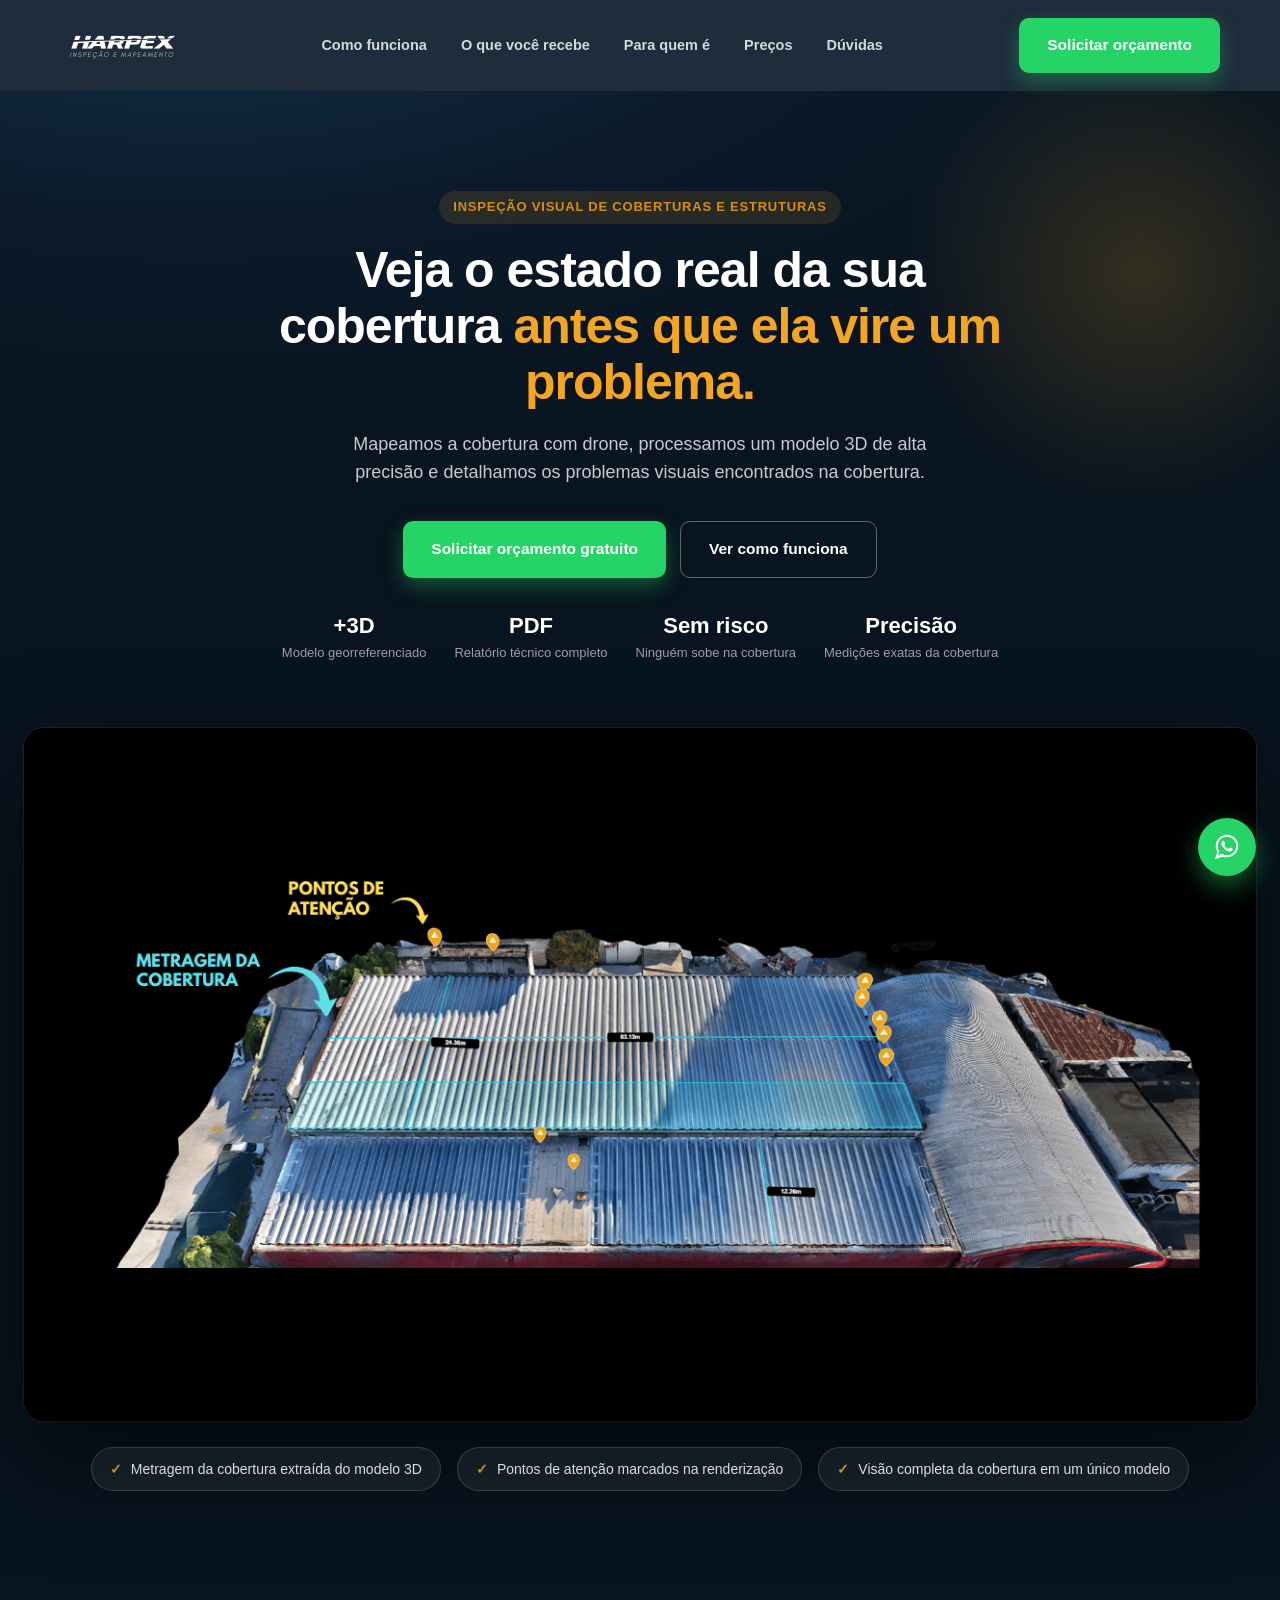
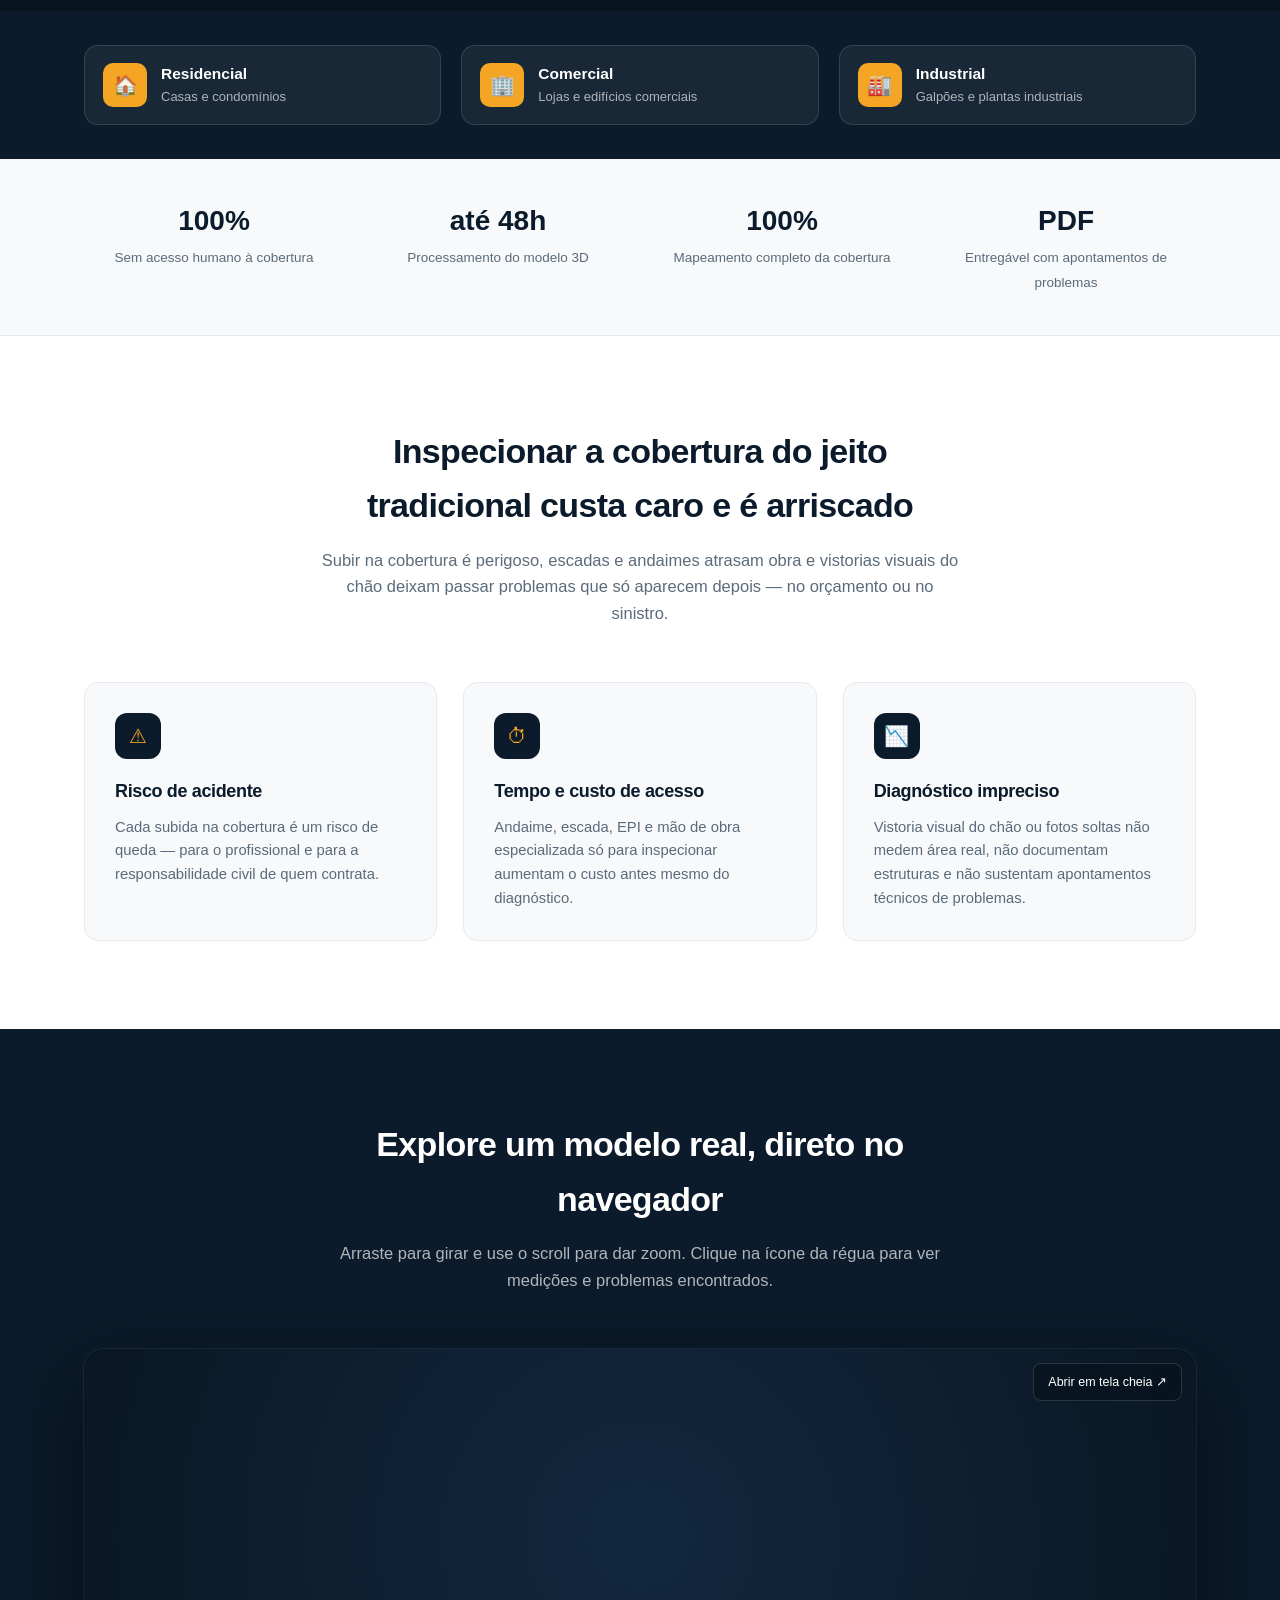
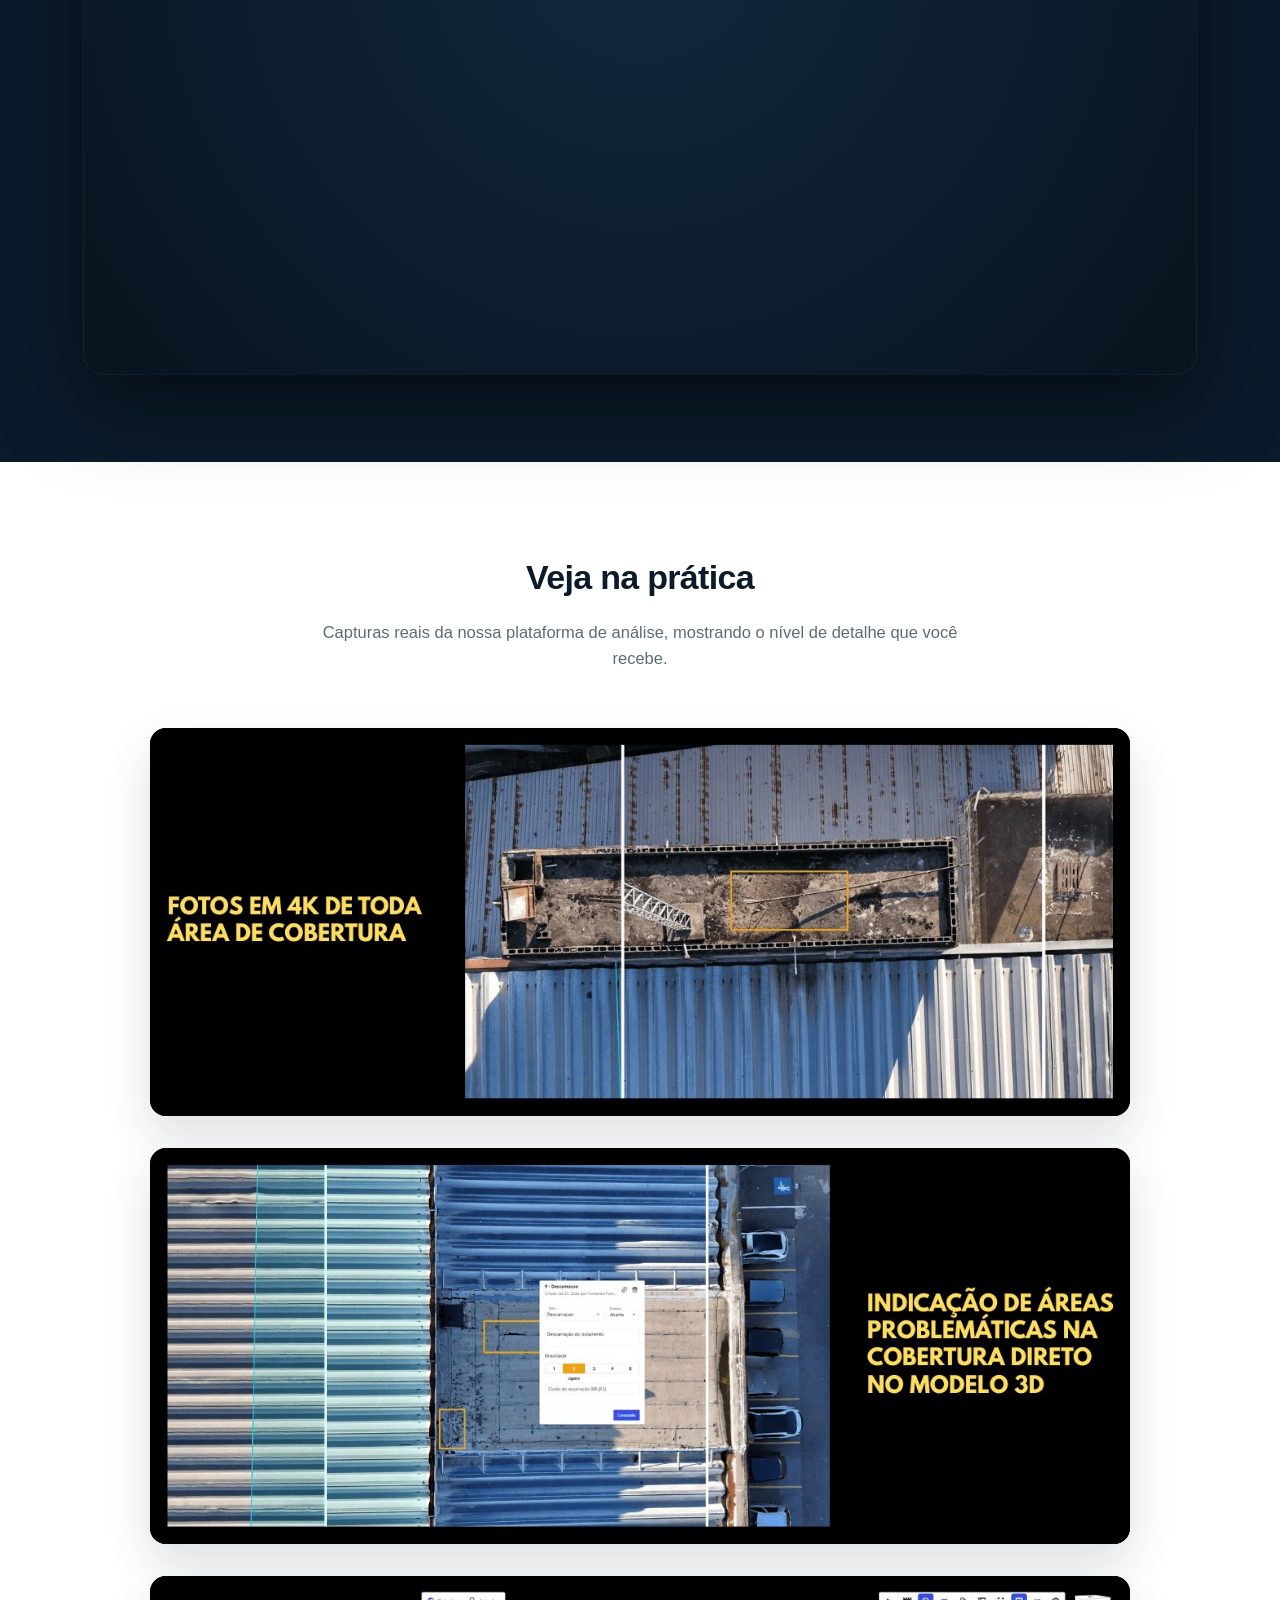
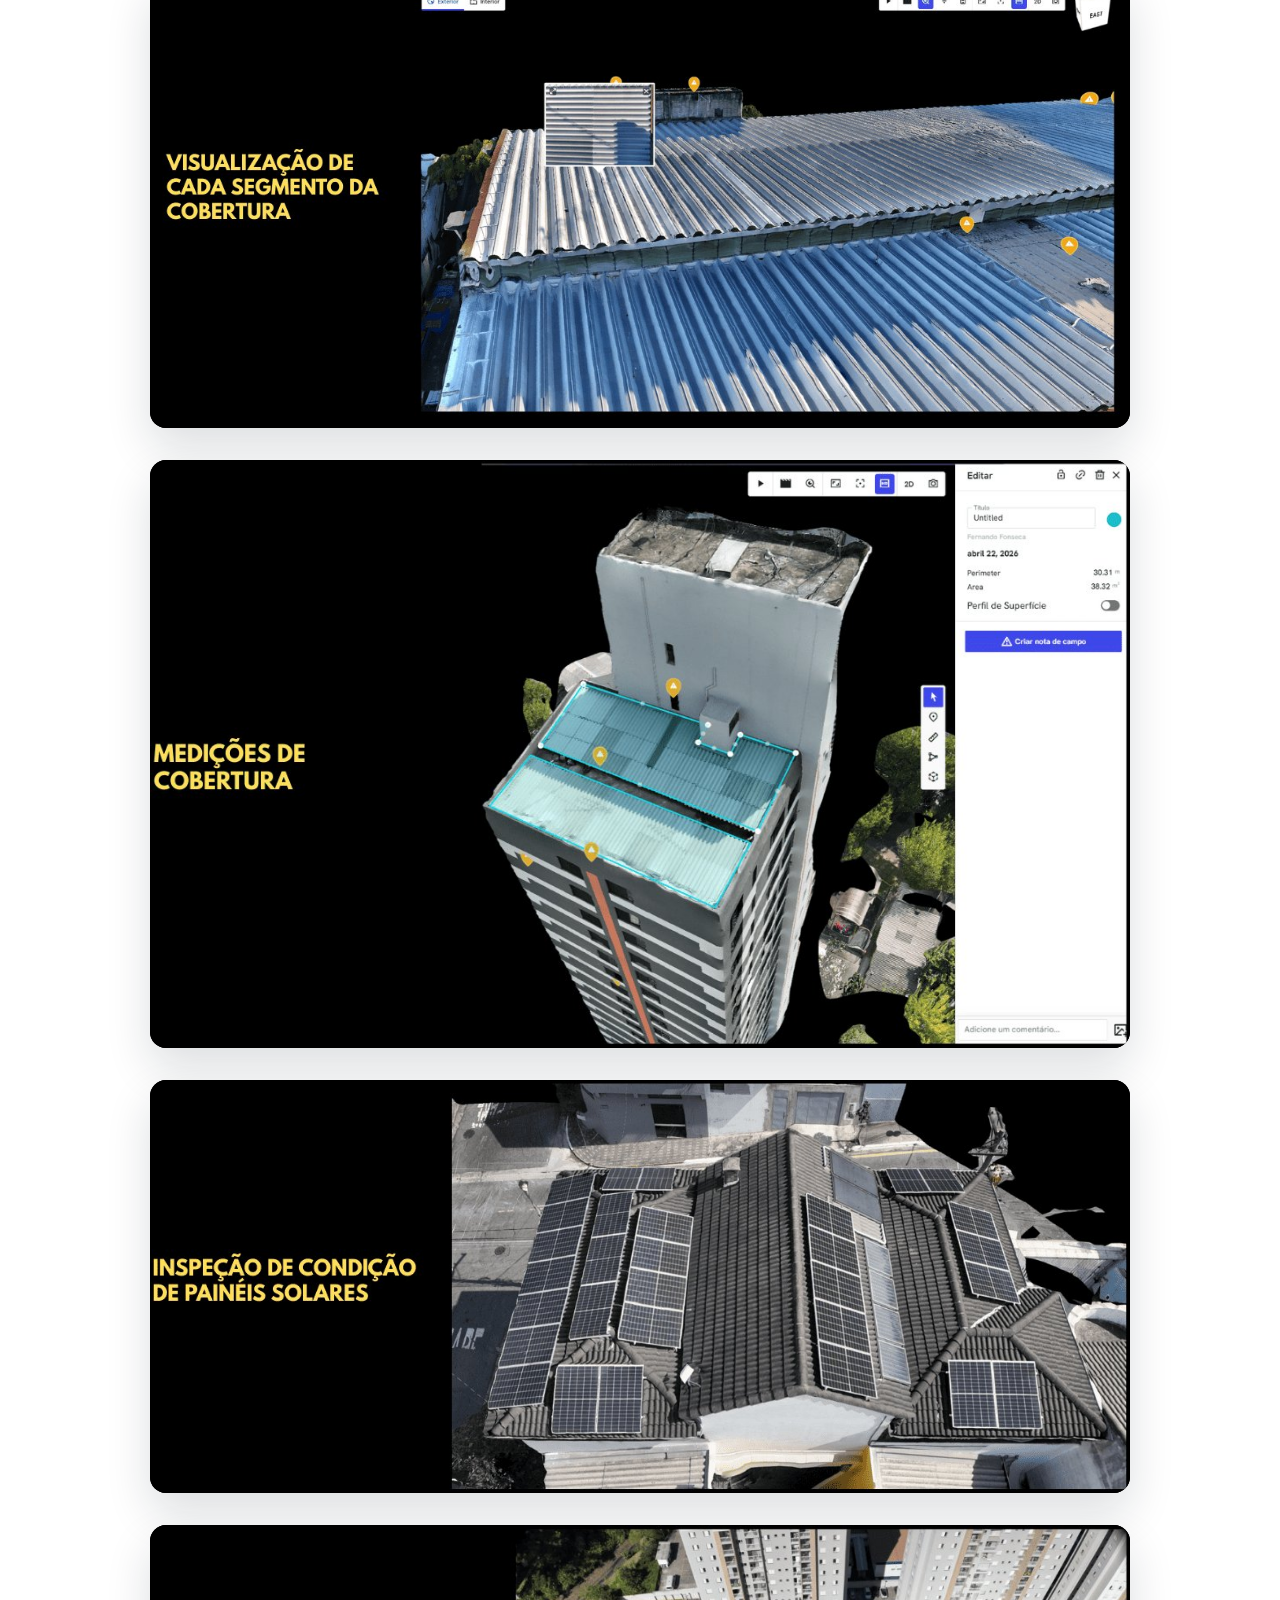
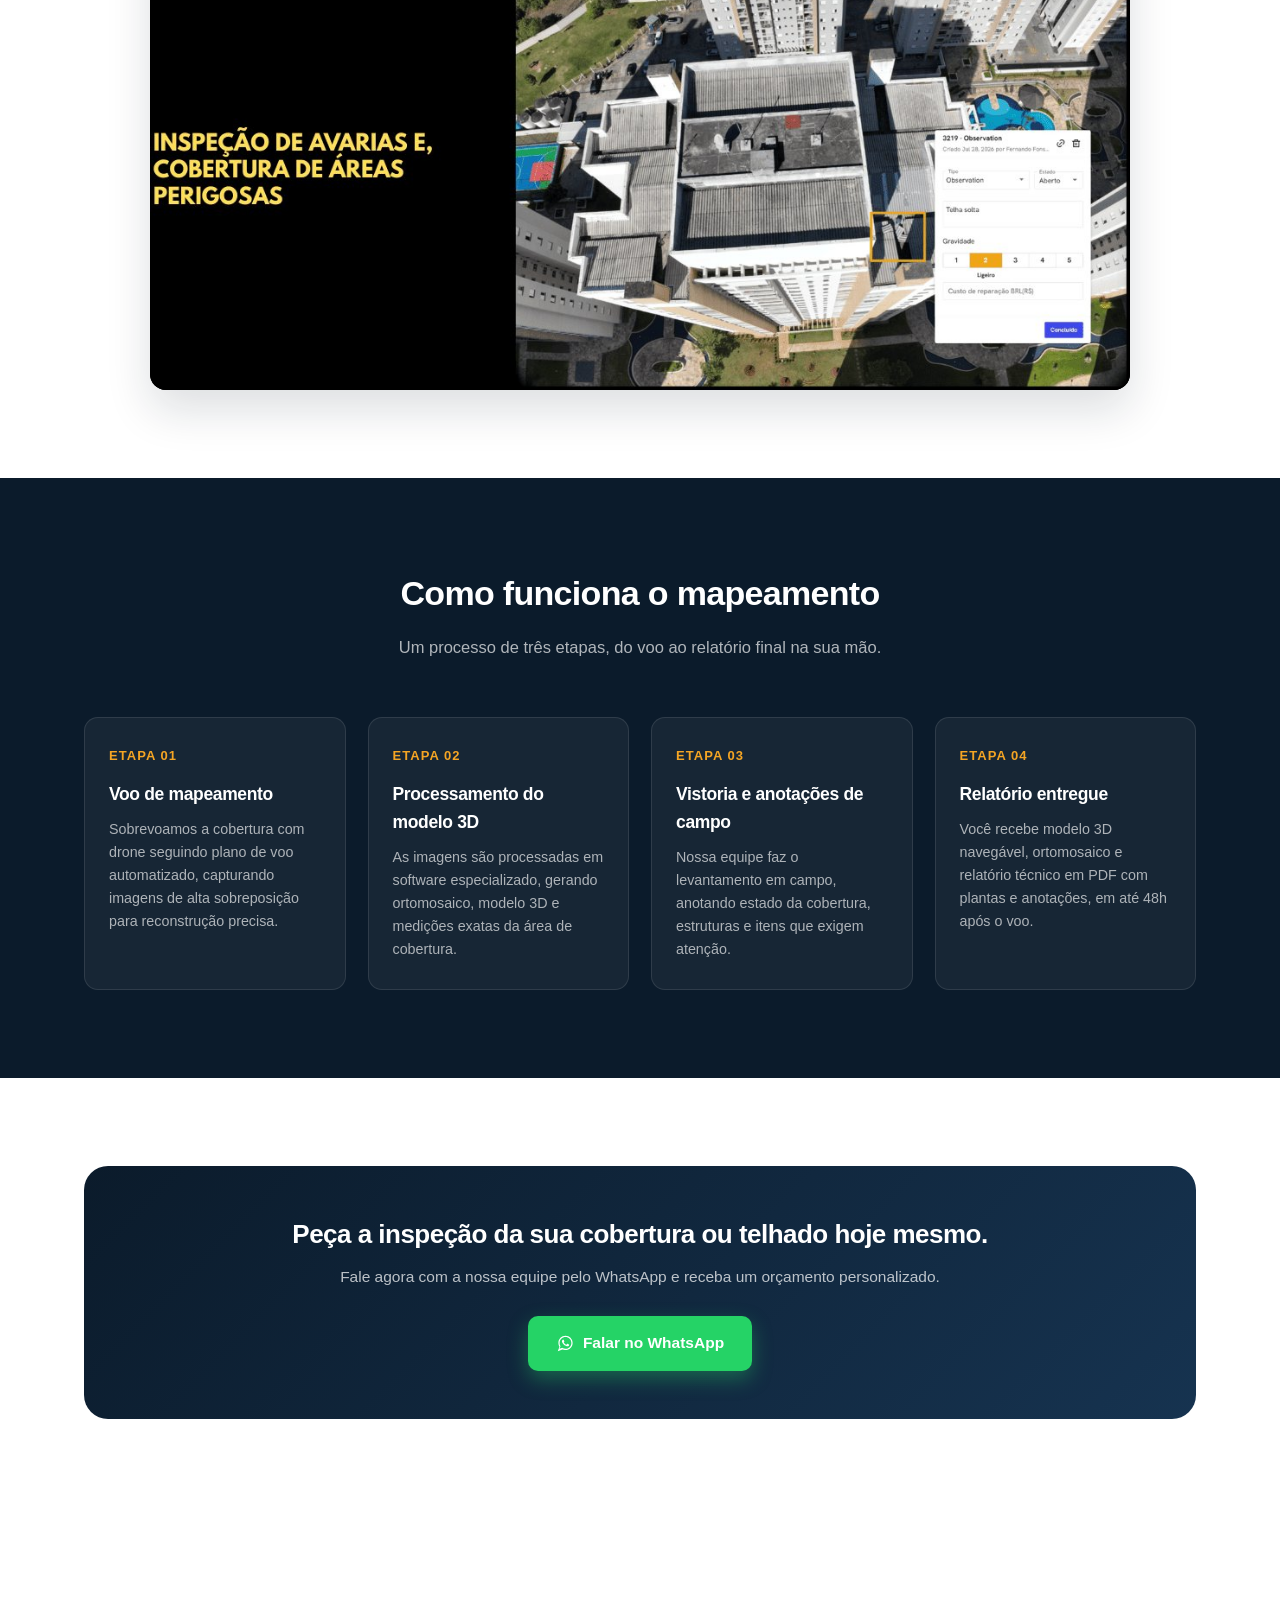
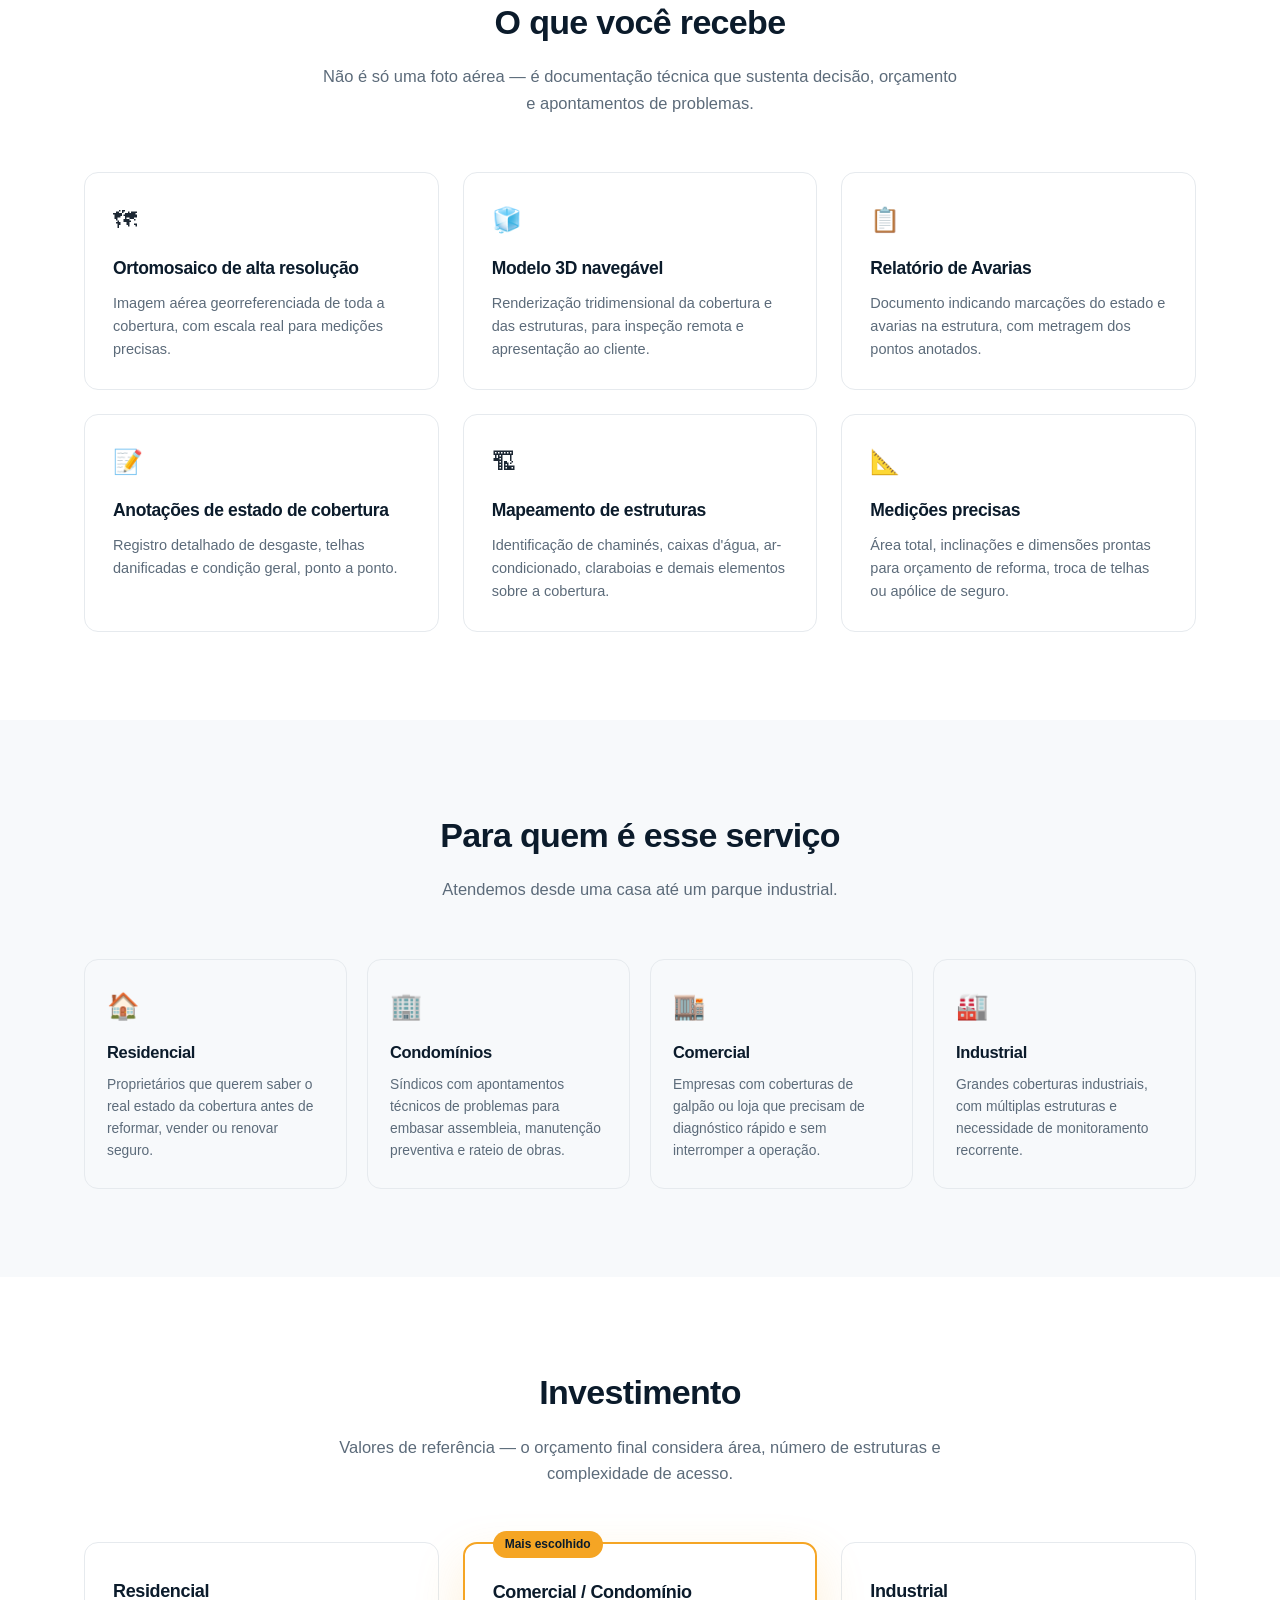
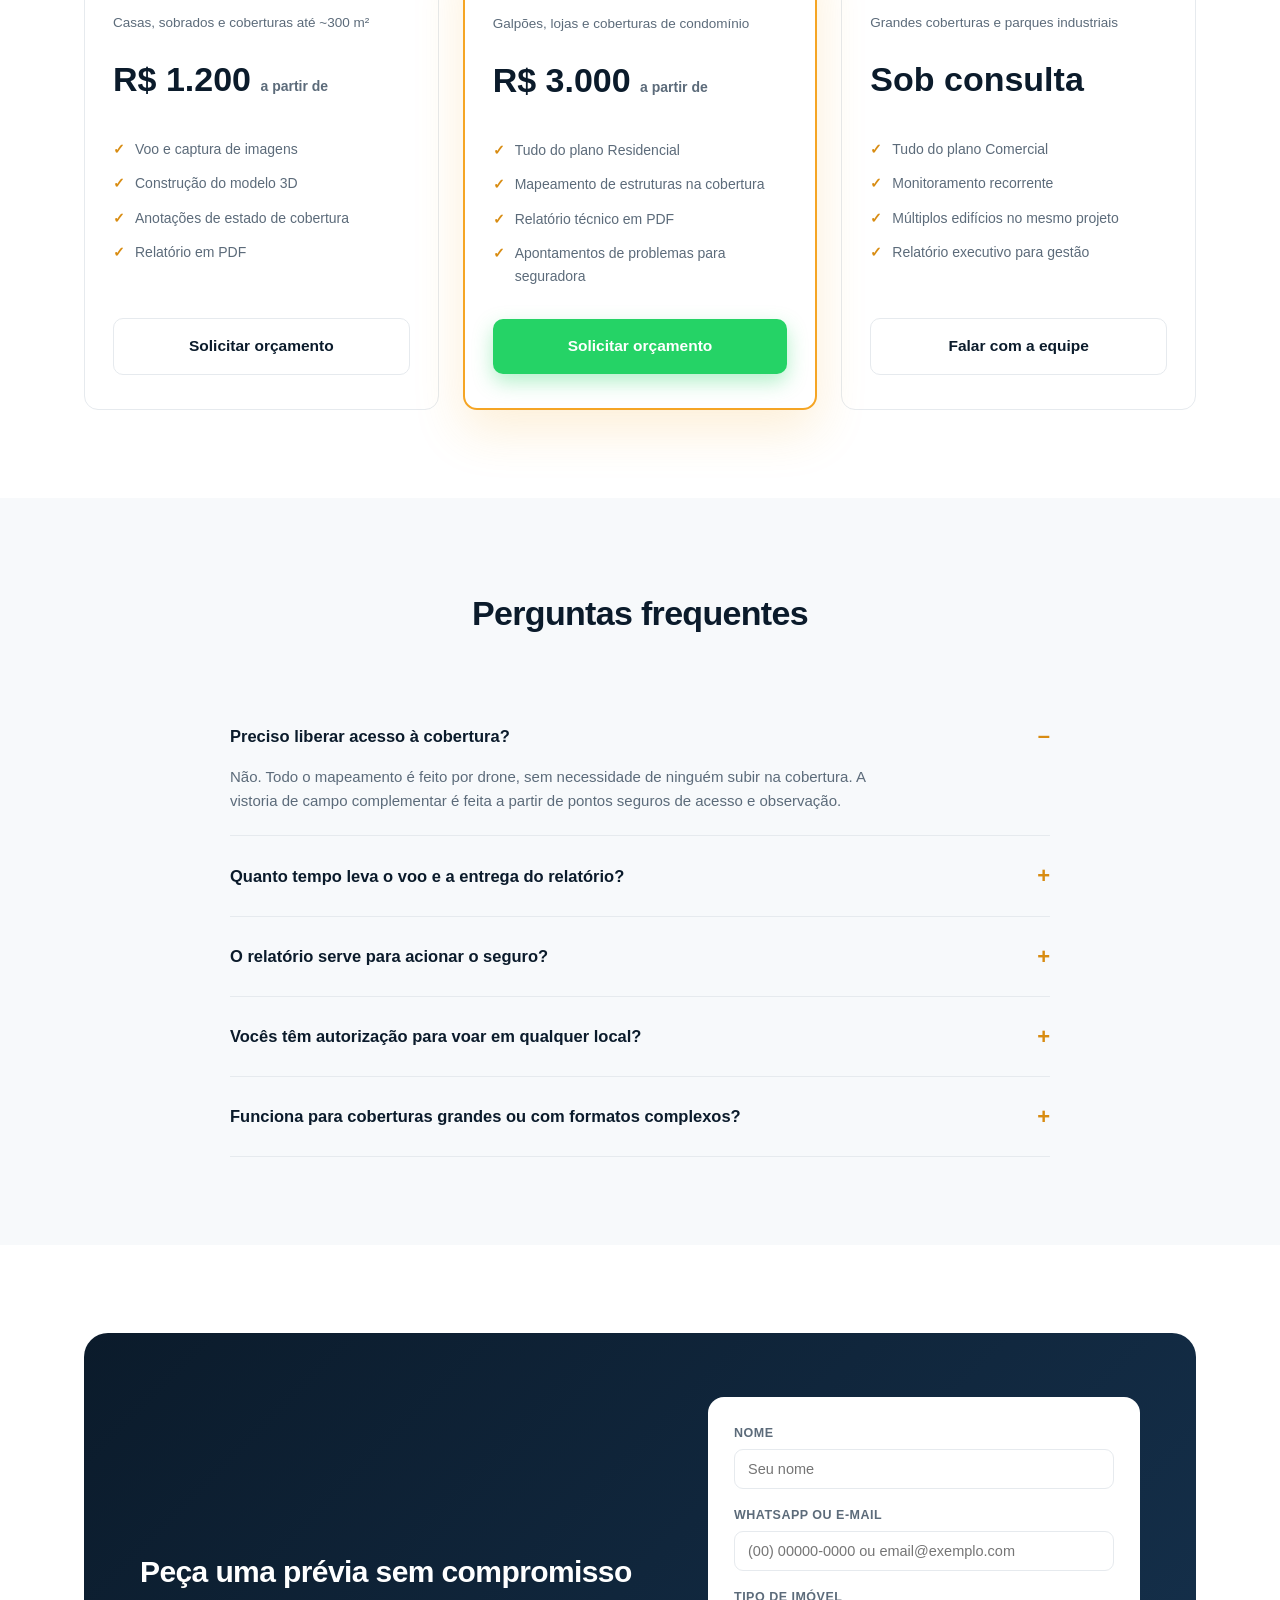
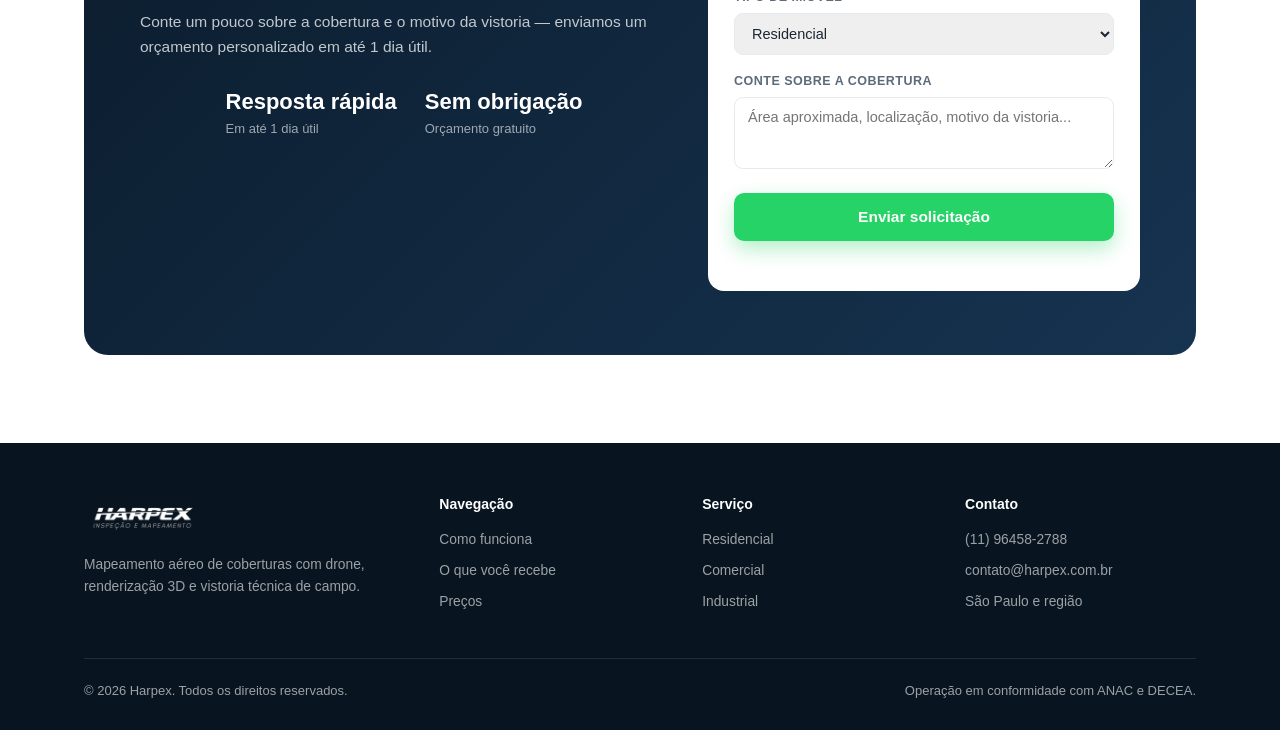
==== public/cobertura/index.html @ 2a3a4ea9 "mudança no index" ====
<!DOCTYPE html>
<html lang="pt-BR">
<head>
<meta charset="UTF-8">
<meta name="viewport" content="width=device-width, initial-scale=1.0">
<title>Harpex | Mapeamento de Cobertura com Drone e Renderização 3D</title>
<style>
  :root{
    --navy: #0b1b2b;
    --navy-2: #12283f;
    --amber: #f5a524;
    --amber-dark: #d88c12;
    --ink: #1c2733;
    --muted: #5c6b7a;
    --line: #e6eaee;
    --bg-soft: #f7f9fb;
    --white: #ffffff;
    --radius: 14px;
    --shadow: 0 10px 30px rgba(11,27,43,0.08);
  }
  *{box-sizing:border-box; margin:0; padding:0;}
  html{scroll-behavior:smooth;}
  body{
    font-family:-apple-system, BlinkMacSystemFont, "Segoe UI", Roboto, Helvetica, Arial, sans-serif;
    color:var(--ink);
    background:var(--white);
    line-height:1.6;
  }
  a{text-decoration:none; color:inherit;}
  img,svg{display:block; max-width:100%;}
  .container{width:100%; max-width:1160px; margin:0 auto; padding:0 24px;}
  section{padding:88px 0;}
  h1,h2,h3{font-weight:800; letter-spacing:-0.02em; color:var(--navy);}
  .eyebrow{
    display:inline-flex; align-items:center; gap:8px;
    font-size:13px; font-weight:700; letter-spacing:0.06em; text-transform:uppercase;
    color:var(--amber-dark); background:rgba(245,165,36,0.12);
    padding:6px 14px; border-radius:999px; margin-bottom:18px;
  }
  .btn{
    display:inline-flex; align-items:center; justify-content:center; gap:8px;
    padding:15px 28px; border-radius:10px; font-weight:700; font-size:15.5px;
    cursor:pointer; border:none; transition:transform .15s ease, box-shadow .15s ease, background .15s ease;
    white-space:nowrap;
  }
  .btn-primary{ background:#25D366; color:#fff; box-shadow:0 8px 20px rgba(37,211,102,0.35); }
  .btn-primary:hover{ background:#1fb958; transform:translateY(-1px); }
  .btn-ghost{ background:transparent; color:var(--white); border:1.5px solid rgba(255,255,255,0.35); }
  .btn-ghost:hover{ border-color:rgba(255,255,255,0.7); }
  .btn-outline{ background:transparent; color:var(--navy); border:1.5px solid var(--line); }
  .btn-outline:hover{ border-color:var(--navy); }

  /* Header */
  header{
    position:sticky; top:0; z-index:50;
    background:rgba(11,27,43,0.92); backdrop-filter:blur(8px);
  }
  .nav{ display:flex; align-items:center; justify-content:space-between; padding:18px 0; }
  .logo{ display:flex; align-items:center; gap:10px; color:var(--white); font-weight:800; font-size:20px; letter-spacing:-0.02em; }
  .logo img{ height:50px; width:auto; display:block; }
  .nav-links{ display:flex; align-items:center; gap:34px; }
  .nav-links a{ color:rgba(255,255,255,0.82); font-size:14.5px; font-weight:600; }
  .nav-links a:hover{ color:var(--white); }
  .nav-cta{ display:flex; align-items:center; gap:14px; }
  .nav-toggle{ display:none; background:none; border:none; color:var(--white); font-size:26px; cursor:pointer; }

  /* Hero */
  .hero{
    background:radial-gradient(1100px 500px at 15% -10%, #163350 0%, var(--navy) 55%, #08141f 100%);
    color:var(--white);
    padding:100px 0 120px;
    position:relative;
    overflow:hidden;
  }
  .hero::after{
    content:"";
    position:absolute; right:-120px; top:-80px;
    width:520px; height:520px; border-radius:50%;
    background:radial-gradient(circle, rgba(245,165,36,0.18), transparent 65%);
  }
  .hero-text{ max-width:760px; margin:0 auto; text-align:center; position:relative; z-index:1; }
  .hero h1{ color:var(--white); font-size:50px; line-height:1.12; margin-bottom:20px; }
  .hero h1 span{ color:var(--amber); }
  .hero p.lead{ font-size:18px; color:rgba(255,255,255,0.78); max-width:600px; margin:0 auto 34px; }
  .hero-actions{ display:flex; gap:14px; flex-wrap:wrap; margin-bottom:30px; justify-content:center; }
  .hero-trust{ display:flex; gap:28px; flex-wrap:wrap; margin-top:14px; justify-content:center; }
  .hero-trust div{ font-size:13px; color:rgba(255,255,255,0.6); }
  .hero-trust strong{ display:block; font-size:22px; color:var(--white); font-weight:800; }

  .container-wide{ width:100%; max-width:1320px; margin:0 auto; padding:0 24px; position:relative; z-index:1; }
  .hero-visual-wrap{ margin-top:64px; }
  .roof-visual{
    width:100%; aspect-ratio:16/9; border-radius:20px; overflow:hidden;
    background:#000;
    box-shadow:0 40px 100px rgba(0,0,0,0.55), 0 0 0 1px rgba(255,255,255,0.08);
  }
  .roof-visual img{ width:100%; height:100%; object-fit:cover; object-position:center; display:block; }
  .hero-caption-row{ display:flex; justify-content:center; gap:16px; flex-wrap:wrap; margin-top:26px; }
  .hero-caption-row .cap{
    display:flex; align-items:center; gap:9px;
    background:rgba(255,255,255,0.06); border:1px solid rgba(255,255,255,0.14);
    padding:10px 18px; border-radius:999px; font-size:14px; color:rgba(255,255,255,0.85);
  }
  .check{ color:var(--amber-dark); font-weight:900; flex-shrink:0; }

  /* Logos / stats strip */
  .stats-strip{ background:var(--bg-soft); padding:40px 0; border-bottom:1px solid var(--line); }
  .stats-grid{ display:grid; grid-template-columns:repeat(4,1fr); gap:24px; text-align:center; }
  .stats-grid strong{ display:block; font-size:28px; color:var(--navy); font-weight:800; }
  .stats-grid span{ font-size:13.5px; color:var(--muted); }

  /* Section heading */
  .section-head{ max-width:640px; margin:0 auto 56px; text-align:center; }
  .section-head h2{ font-size:34px; margin-bottom:14px; }
  .section-head p{ color:var(--muted); font-size:16.5px; }

  /* Problem section */
  .problem-grid{ display:grid; grid-template-columns:repeat(3,1fr); gap:26px; }
  .problem-card{ background:var(--bg-soft); border-radius:var(--radius); padding:30px; border:1px solid var(--line); }
  .problem-card .ico{ width:46px; height:46px; border-radius:12px; background:var(--navy); color:var(--amber); display:flex; align-items:center; justify-content:center; font-size:20px; margin-bottom:18px; }
  .problem-card h3{ font-size:18px; margin-bottom:10px; }
  .problem-card p{ color:var(--muted); font-size:14.8px; }

  /* How it works */
  .how{ background:var(--navy); color:var(--white); }
  .how .section-head h2{ color:var(--white); }
  .how .section-head p{ color:rgba(255,255,255,0.68); }
  .steps{ display:grid; grid-template-columns:repeat(4,1fr); gap:22px; counter-reset:step; }
  .step{ background:rgba(255,255,255,0.05); border:1px solid rgba(255,255,255,0.1); border-radius:var(--radius); padding:28px 24px; position:relative; }
  .step-num{ font-size:13px; font-weight:800; color:var(--amber); letter-spacing:0.08em; margin-bottom:14px; }
  .step h3{ color:var(--white); font-size:17.5px; margin-bottom:10px; }
  .step p{ color:rgba(255,255,255,0.65); font-size:14.3px; }

  /* Deliverables */
  .deliv-grid{ display:grid; grid-template-columns:repeat(3,1fr); gap:24px; }
  .deliv-card{ border:1px solid var(--line); border-radius:var(--radius); padding:28px; transition:box-shadow .15s ease, transform .15s ease; }
  .deliv-card:hover{ box-shadow:var(--shadow); transform:translateY(-3px); }
  .deliv-card h3{ font-size:17.5px; margin-bottom:10px; }
  .deliv-card p{ color:var(--muted); font-size:14.5px; }
  .deliv-card .ico{ font-size:24px; margin-bottom:14px; }

  /* Audiences */
  .audience-grid{ display:grid; grid-template-columns:repeat(4,1fr); gap:20px; }
  .audience-card{ background:var(--bg-soft); border-radius:var(--radius); padding:26px 22px; border:1px solid var(--line); text-align:left; }
  .audience-card .ico{ font-size:26px; margin-bottom:12px; }
  .audience-card h3{ font-size:16.5px; margin-bottom:8px; }
  .audience-card p{ color:var(--muted); font-size:13.8px; }

  /* Pricing */
  .pricing-grid{ display:grid; grid-template-columns:repeat(3,1fr); gap:24px; align-items:stretch; }
  .price-card{ border:1px solid var(--line); border-radius:var(--radius); padding:34px 28px; display:flex; flex-direction:column; }
  .price-card.featured{ border:2px solid var(--amber); box-shadow:0 20px 50px rgba(245,165,36,0.18); position:relative; }
  .price-card.featured::before{
    content:"Mais escolhido"; position:absolute; top:-13px; left:28px;
    background:var(--amber); color:var(--navy); font-size:12px; font-weight:800;
    padding:4px 12px; border-radius:999px;
  }
  .price-card h3{ font-size:18px; margin-bottom:6px; }
  .price-card .price-sub{ color:var(--muted); font-size:13.5px; margin-bottom:18px; }
  .price-card .price{ font-size:34px; font-weight:800; color:var(--navy); margin-bottom:4px; }
  .price-card .price small{ font-size:14px; font-weight:600; color:var(--muted); }
  .price-card ul{ list-style:none; margin:22px 0 26px; flex-grow:1; }
  .price-card li{ display:flex; gap:10px; align-items:flex-start; font-size:14px; color:var(--muted); padding:6px 0; }

  /* FAQ */
  .faq-list{ max-width:820px; margin:0 auto; }
  .faq-item{ border-bottom:1px solid var(--line); padding:22px 0; }
  .faq-item summary{ cursor:pointer; font-weight:700; font-size:16.5px; color:var(--navy); list-style:none; display:flex; justify-content:space-between; align-items:center; gap:16px; }
  .faq-item summary::-webkit-details-marker{ display:none; }
  .faq-item summary::after{ content:"+"; font-size:22px; color:var(--amber-dark); flex-shrink:0; }
  .faq-item[open] summary::after{ content:"–"; }
  .faq-item p{ color:var(--muted); margin-top:12px; font-size:15px; max-width:680px; }

  /* CTA / Contact */
  .cta{
    background:linear-gradient(135deg, var(--navy), #163350);
    color:var(--white); border-radius:24px; padding:64px 56px;
    display:grid; grid-template-columns:1.1fr 0.9fr; gap:40px; align-items:center;
  }
  .cta h2{ color:var(--white); font-size:30px; margin-bottom:14px; }
  .cta p{ color:rgba(255,255,255,0.75); font-size:15.5px; margin-bottom:24px; }
  .cta-form{ background:var(--white); border-radius:16px; padding:26px; color:var(--ink); }
  .cta-form label{ display:block; font-size:12.5px; font-weight:700; color:var(--muted); margin-bottom:6px; text-transform:uppercase; letter-spacing:0.04em;}
  .cta-form input, .cta-form select, .cta-form textarea{
    width:100%; padding:11px 13px; border:1px solid var(--line); border-radius:9px;
    font-size:14.5px; margin-bottom:16px; font-family:inherit; color:var(--ink);
  }
  .cta-form .btn-primary{ width:100%; }

  /* WhatsApp CTA banner */
  .wa-cta{
    background:linear-gradient(135deg, var(--navy), #163350);
    border-radius:24px; padding:48px 40px; text-align:center;
  }
  .wa-cta h2{ color:var(--white); font-size:26px; margin-bottom:10px; }
  .wa-cta p{ color:rgba(255,255,255,0.72); font-size:15.5px; margin-bottom:26px; }
  .wa-cta .btn{ background:#25D366; color:#fff; box-shadow:0 8px 20px rgba(37,211,102,0.35); }
  .wa-cta .btn:hover{ background:#1fb958; }
  .wa-cta .btn svg{ width:19px; height:19px; }

  footer{ background:#08141f; color:rgba(255,255,255,0.6); padding:50px 0 28px; }
  .footer-grid{ display:grid; grid-template-columns:1.4fr 1fr 1fr 1fr; gap:32px; margin-bottom:36px; }
  .footer-logo{ display:flex; align-items:center; gap:10px; color:var(--white); font-weight:800; font-size:18px; margin-bottom:14px; }
  .footer-logo img{ height:47px; width:auto; display:block; }
  footer h4{ color:var(--white); font-size:14px; margin-bottom:14px; }
  footer ul{ list-style:none; }
  footer li{ margin-bottom:9px; font-size:13.8px; }
  footer li a:hover{ color:var(--white); }
  .footer-bottom{ border-top:1px solid rgba(255,255,255,0.1); padding-top:22px; font-size:13px; display:flex; justify-content:space-between; flex-wrap:wrap; gap:12px; }

  /* 3D viewer */
  .viewer-shell{
    position:relative; width:100%; aspect-ratio:16/9; max-height:640px;
    border-radius:20px; overflow:hidden;
    background:radial-gradient(circle at 50% 30%, #12283f, #08141f);
    box-shadow:0 30px 80px rgba(0,0,0,0.5), 0 0 0 1px rgba(255,255,255,0.08);
  }
  #model3d-frame{ position:absolute; inset:0; width:100%; height:100%; border:0; display:block; }
  .model3d-openlink{
    position:absolute; z-index:15; top:14px; right:14px;
    background:rgba(8,20,31,0.82); border:1px solid rgba(255,255,255,0.14); border-radius:8px;
    padding:8px 14px; font-size:12.5px; color:#fff; text-decoration:none;
    backdrop-filter:blur(10px); -webkit-backdrop-filter:blur(10px);
  }
  .model3d-openlink:hover{ background:rgba(255,255,255,0.11); }

  /* Segments strip */
  .segments-strip{ background:var(--navy); padding:34px 0; }
  .segments-grid{ display:grid; grid-template-columns:repeat(3,1fr); gap:20px; }
  .segment-card{
    display:flex; align-items:center; gap:14px; padding:16px 18px;
    background:rgba(255,255,255,0.06); border:1px solid rgba(255,255,255,0.12);
    border-radius:14px;
  }
  .segment-card .ico{
    width:44px; height:44px; flex:none; border-radius:10px;
    background:var(--amber); color:var(--navy); display:flex;
    align-items:center; justify-content:center; font-size:20px;
  }
  .segment-card strong{ display:block; color:var(--white); font-size:15.5px; }
  .segment-card span{ display:block; color:rgba(255,255,255,0.65); font-size:13px; }

  /* Showcase */
  .showcase-grid{ display:flex; flex-direction:column; gap:32px; max-width:980px; margin:0 auto; }
  .showcase-card{
    border-radius:16px; overflow:hidden; background:#000;
    box-shadow:0 20px 45px rgba(11,27,43,0.14);
  }
  .showcase-card img{ width:100%; height:auto; display:block; cursor:zoom-in; transition:transform .25s ease; }
  .showcase-card img:hover{ transform:scale(1.02); }

  /* Lightbox */
  .lightbox{
    display:none; position:fixed; inset:0; z-index:999;
    background:rgba(6,14,24,0.92); align-items:center; justify-content:center;
    padding:24px;
  }
  .lightbox.is-open{ display:flex; }
  .lightbox img{
    max-width:min(1100px,92vw); max-height:88vh; width:auto; height:auto;
    border-radius:10px; box-shadow:0 20px 60px rgba(0,0,0,0.5);
  }
  .lightbox-close{
    position:absolute; top:20px; right:24px; width:44px; height:44px;
    border-radius:50%; border:none; background:rgba(255,255,255,0.12);
    color:#fff; font-size:24px; line-height:1; cursor:pointer;
    display:flex; align-items:center; justify-content:center;
  }
  .lightbox-close:hover{ background:rgba(255,255,255,0.22); }

  /* Floating WhatsApp */
  .whatsapp-float{
    position:fixed; bottom:24px; right:24px; z-index:60;
    width:58px; height:58px; border-radius:50%;
    background:#25D366; color:#fff; display:flex; align-items:center; justify-content:center;
    box-shadow:0 10px 26px rgba(37,211,102,0.45); font-size:26px;
  }
  .whatsapp-float svg{ width:30px; height:30px; display:block; }

  @media (max-width: 980px){
    .hero h1{ font-size:36px; }
    .hero-visual-wrap{ margin-top:44px; }
    .stats-grid{ grid-template-columns:repeat(2,1fr); gap:28px; }
    .problem-grid{ grid-template-columns:1fr; }
    .segments-grid{ grid-template-columns:1fr; }
    .steps{ grid-template-columns:repeat(2,1fr); }
    .deliv-grid{ grid-template-columns:1fr; }
    .audience-grid{ grid-template-columns:repeat(2,1fr); }
    .pricing-grid{ grid-template-columns:1fr; }
    .cta{ grid-template-columns:1fr; padding:40px 26px; }
    .footer-grid{ grid-template-columns:repeat(2,1fr); }
    .nav-links{ display:none; }
    .nav-toggle{ display:block; }
  }
  @media (max-width: 560px){
    section{ padding:60px 0; }
    .hero{ padding:70px 0 90px; }
    .hero h1{ font-size:29px; }
    .footer-grid{ grid-template-columns:1fr; }
  }
</style>
</head>
<body>

<header>
  <div class="container nav">
    <div class="logo"><img src="harpex-logo-branca.png" alt="Harpex — Inspeção e Mapeamento"></div>
    <nav class="nav-links">
      <a href="#como-funciona">Como funciona</a>
      <a href="#entregaveis">O que você recebe</a>
      <a href="#publico">Para quem é</a>
      <a href="#precos">Preços</a>
      <a href="#faq">Dúvidas</a>
    </nav>
    <div class="nav-cta">
      <a href="#contato" class="btn btn-primary">Solicitar orçamento</a>
    </div>
  </div>
</header>

<section class="hero">
  <div class="container">
    <div class="hero-text">
      <span class="eyebrow">Inspeção visual de coberturas e estruturas</span>
      <h1>Veja o estado real da sua cobertura <span>antes que ela vire um problema.</span></h1>
      <p class="lead">Mapeamos a cobertura com drone, processamos um modelo 3D de alta precisão e detalhamos os problemas visuais encontrados na cobertura.</p>
      <div class="hero-actions">
        <a href="#contato" class="btn btn-primary">Solicitar orçamento gratuito</a>
        <a href="#como-funciona" class="btn btn-ghost">Ver como funciona</a>
      </div>
      <div class="hero-trust">
        <div><strong>+3D</strong>Modelo georreferenciado</div>
        <div><strong>PDF</strong>Relatório técnico completo</div>
        <div><strong>Sem risco</strong>Ninguém sobe na cobertura</div>
        <div><strong>Precisão</strong>Medições exatas da cobertura</div>
      </div>
    </div>
  </div>
  <div class="container-wide hero-visual-wrap">
    <div class="roof-visual">
      <img src="harpex-hero-roof-v2.png" alt="Modelo 3D da cobertura, com metragem e pontos de atenção marcados">
    </div>
    <div class="hero-caption-row">
      <div class="cap"><span class="check">✓</span> Metragem da cobertura extraída do modelo 3D</div>
      <div class="cap"><span class="check">✓</span> Pontos de atenção marcados na renderização</div>
      <div class="cap"><span class="check">✓</span> Visão completa da cobertura em um único modelo</div>
    </div>
  </div>
</section>

<div class="segments-strip">
  <div class="container segments-grid">
    <div class="segment-card">
      <div class="ico">🏠</div>
      <div><strong>Residencial</strong><span>Casas e condomínios</span></div>
    </div>
    <div class="segment-card">
      <div class="ico">🏢</div>
      <div><strong>Comercial</strong><span>Lojas e edifícios comerciais</span></div>
    </div>
    <div class="segment-card">
      <div class="ico">🏭</div>
      <div><strong>Industrial</strong><span>Galpões e plantas industriais</span></div>
    </div>
  </div>
</div>

<div class="stats-strip">
  <div class="container stats-grid">
    <div><strong>100%</strong><span>Sem acesso humano à cobertura</span></div>
    <div><strong>até 48h</strong><span>Processamento do modelo 3D</span></div>
    <div><strong>100%</strong><span>Mapeamento completo da cobertura</span></div>
    <div><strong>PDF</strong><span>Entregável com apontamentos de problemas</span></div>
  </div>
</div>

<section id="problema">
  <div class="container">
    <div class="section-head">
      <h2>Inspecionar a cobertura do jeito tradicional custa caro e é arriscado</h2>
      <p>Subir na cobertura é perigoso, escadas e andaimes atrasam obra e vistorias visuais do chão deixam passar problemas que só aparecem depois — no orçamento ou no sinistro.</p>
    </div>
    <div class="problem-grid">
      <div class="problem-card">
        <div class="ico">⚠</div>
        <h3>Risco de acidente</h3>
        <p>Cada subida na cobertura é um risco de queda — para o profissional e para a responsabilidade civil de quem contrata.</p>
      </div>
      <div class="problem-card">
        <div class="ico">⏱</div>
        <h3>Tempo e custo de acesso</h3>
        <p>Andaime, escada, EPI e mão de obra especializada só para inspecionar aumentam o custo antes mesmo do diagnóstico.</p>
      </div>
      <div class="problem-card">
        <div class="ico">📉</div>
        <h3>Diagnóstico impreciso</h3>
        <p>Vistoria visual do chão ou fotos soltas não medem área real, não documentam estruturas e não sustentam apontamentos técnicos de problemas.</p>
      </div>
    </div>
  </div>
</section>

<section id="modelo-3d" style="background:var(--navy);">
  <div class="container">
    <div class="section-head">
      <h2 style="color:var(--white);">Explore um modelo real, direto no navegador</h2>
      <p style="color:rgba(255,255,255,0.68);">Arraste para girar e use o scroll para dar zoom. Clique na ícone da régua para ver medições e problemas encontrados.</p>
    </div>
    <div class="viewer-shell">
      <iframe id="model3d-frame" src="https://app.one3d.ai/twins/63338?invcode=nEy8Vpou" title="Modelo 3D da cobertura" loading="lazy" allow="fullscreen; xr-spatial-tracking" allowfullscreen></iframe>
      <a class="model3d-openlink" href="https://app.one3d.ai/twins/63338?invcode=nEy8Vpou" target="_blank" rel="noopener">Abrir em tela cheia ↗</a>
    </div>
  </div>
</section>

<section id="showcase">
  <div class="container">
    <div class="section-head">
      <h2>Veja na prática</h2>
      <p>Capturas reais da nossa plataforma de análise, mostrando o nível de detalhe que você recebe.</p>
    </div>
    <div class="showcase-grid">
      <div class="showcase-card">
        <img src="harpex-showcase-1-v3.jpg" alt="Visualização de cada segmento da cobertura no modelo 3D" loading="lazy">
      </div>
      <div class="showcase-card">
        <img src="harpex-showcase-2-v3.jpg" alt="Fotos em 4K de toda a área de cobertura" loading="lazy">
      </div>
      <div class="showcase-card">
        <img src="harpex-showcase-3-v3.jpg" alt="Indicação de áreas problemáticas na cobertura direto no modelo 3D" loading="lazy">
      </div>
      <div class="showcase-card">
        <img src="harpex-showcase-4.jpg" alt="Medições precisas de área e perímetro da cobertura no modelo 3D" loading="lazy">
      </div>
      <div class="showcase-card">
        <img src="harpex-showcase-5.jpg" alt="Inspeção de condição de painéis solares" loading="lazy">
      </div>
      <div class="showcase-card">
        <img src="harpex-showcase-6.jpg" alt="Inspeção de avarias e cobertura de áreas perigosas" loading="lazy">
      </div>
    </div>
  </div>
</section>

<section class="how" id="como-funciona">
  <div class="container">
    <div class="section-head">
      <h2>Como funciona o mapeamento</h2>
      <p>Um processo de três etapas, do voo ao relatório final na sua mão.</p>
    </div>
    <div class="steps">
      <div class="step">
        <div class="step-num">ETAPA 01</div>
        <h3>Voo de mapeamento</h3>
        <p>Sobrevoamos a cobertura com drone seguindo plano de voo automatizado, capturando imagens de alta sobreposição para reconstrução precisa.</p>
      </div>
      <div class="step">
        <div class="step-num">ETAPA 02</div>
        <h3>Processamento do modelo 3D</h3>
        <p>As imagens são processadas em software especializado, gerando ortomosaico, modelo 3D e medições exatas da área de cobertura.</p>
      </div>
      <div class="step">
        <div class="step-num">ETAPA 03</div>
        <h3>Vistoria e anotações de campo</h3>
        <p>Nossa equipe faz o levantamento em campo, anotando estado da cobertura, estruturas e itens que exigem atenção.</p>
      </div>
      <div class="step">
        <div class="step-num">ETAPA 04</div>
        <h3>Relatório entregue</h3>
        <p>Você recebe modelo 3D navegável, ortomosaico e relatório técnico em PDF com plantas e anotações, em até 48h após o voo.</p>
      </div>
    </div>
  </div>
</section>

<section>
  <div class="container">
    <div class="wa-cta">
      <h2>Peça a inspeção da sua cobertura ou telhado hoje mesmo.</h2>
      <p>Fale agora com a nossa equipe pelo WhatsApp e receba um orçamento personalizado.</p>
      <a href="https://wa.me/5511964582788?text=Ol%C3%A1!%20Tenho%20uma%20d%C3%BAvida%20sobre%20o%20mapeamento%20de%20cobertura%20com%20drone." target="_blank" rel="noopener" class="btn">
        <svg viewBox="0 0 32 32" xmlns="http://www.w3.org/2000/svg" fill="currentColor" aria-hidden="true">
          <path d="M16.004 3C9.377 3 4 8.373 4 15c0 2.34.65 4.53 1.78 6.4L3 29l7.79-2.73A11.93 11.93 0 0 0 16.004 27C22.63 27 28 21.63 28 15S22.63 3 16.004 3Zm0 21.9a9.86 9.86 0 0 1-5.03-1.38l-.36-.21-4.62 1.62 1.55-4.5-.24-.37A9.87 9.87 0 0 1 6.1 15c0-5.47 4.45-9.9 9.9-9.9 5.47 0 9.9 4.43 9.9 9.9s-4.43 9.9-9.9 9.9Zm5.44-7.4c-.3-.15-1.77-.87-2.04-.97-.27-.1-.47-.15-.67.15-.2.3-.77.97-.94 1.17-.17.2-.35.22-.65.07-.3-.15-1.24-.46-2.37-1.47-.87-.78-1.46-1.74-1.63-2.04-.17-.3-.02-.46.13-.6.13-.13.3-.35.44-.52.15-.17.2-.3.3-.5.1-.2.05-.37-.02-.52-.07-.15-.67-1.62-.92-2.22-.24-.58-.49-.5-.67-.51h-.57c-.2 0-.52.07-.79.37-.27.3-1.04 1.02-1.04 2.48s1.07 2.87 1.22 3.07c.15.2 2.1 3.2 5.08 4.49.71.31 1.26.49 1.69.62.71.23 1.35.2 1.86.12.57-.09 1.77-.72 2.02-1.42.25-.7.25-1.3.17-1.42-.07-.13-.27-.2-.57-.35Z"/>
        </svg>
        Falar no WhatsApp
      </a>
    </div>
  </div>
</section>

<section id="entregaveis">
  <div class="container">
    <div class="section-head">
      <h2>O que você recebe</h2>
      <p>Não é só uma foto aérea — é documentação técnica que sustenta decisão, orçamento e apontamentos de problemas.</p>
    </div>
    <div class="deliv-grid">
      <div class="deliv-card">
        <div class="ico">🗺</div>
        <h3>Ortomosaico de alta resolução</h3>
        <p>Imagem aérea georreferenciada de toda a cobertura, com escala real para medições precisas.</p>
      </div>
      <div class="deliv-card">
        <div class="ico">🧊</div>
        <h3>Modelo 3D navegável</h3>
        <p>Renderização tridimensional da cobertura e das estruturas, para inspeção remota e apresentação ao cliente.</p>
      </div>
      <div class="deliv-card">
        <div class="ico">📋</div>
        <h3>Relatório de Avarias</h3>
        <p>Documento indicando marcações do estado e avarias na estrutura, com metragem dos pontos anotados.</p>
      </div>
      <div class="deliv-card">
        <div class="ico">📝</div>
        <h3>Anotações de estado de cobertura</h3>
        <p>Registro detalhado de desgaste, telhas danificadas e condição geral, ponto a ponto.</p>
      </div>
      <div class="deliv-card">
        <div class="ico">🏗</div>
        <h3>Mapeamento de estruturas</h3>
        <p>Identificação de chaminés, caixas d'água, ar-condicionado, claraboias e demais elementos sobre a cobertura.</p>
      </div>
      <div class="deliv-card">
        <div class="ico">📐</div>
        <h3>Medições precisas</h3>
        <p>Área total, inclinações e dimensões prontas para orçamento de reforma, troca de telhas ou apólice de seguro.</p>
      </div>
    </div>
  </div>
</section>



<section id="publico" style="background:var(--bg-soft);">
  <div class="container">
    <div class="section-head">
      <h2>Para quem é esse serviço</h2>
      <p>Atendemos desde uma casa até um parque industrial.</p>
    </div>
    <div class="audience-grid">
      <div class="audience-card">
        <div class="ico">🏠</div>
        <h3>Residencial</h3>
        <p>Proprietários que querem saber o real estado da cobertura antes de reformar, vender ou renovar seguro.</p>
      </div>
      <div class="audience-card">
        <div class="ico">🏢</div>
        <h3>Condomínios</h3>
        <p>Síndicos com apontamentos técnicos de problemas para embasar assembleia, manutenção preventiva e rateio de obras.</p>
      </div>
      <div class="audience-card">
        <div class="ico">🏬</div>
        <h3>Comercial</h3>
        <p>Empresas com coberturas de galpão ou loja que precisam de diagnóstico rápido e sem interromper a operação.</p>
      </div>
      <div class="audience-card">
        <div class="ico">🏭</div>
        <h3>Industrial</h3>
        <p>Grandes coberturas industriais, com múltiplas estruturas e necessidade de monitoramento recorrente.</p>
      </div>
    </div>
  </div>
</section>

<section id="precos">
  <div class="container">
    <div class="section-head">
      <h2>Investimento</h2>
      <p>Valores de referência — o orçamento final considera área, número de estruturas e complexidade de acesso.</p>
    </div>
    <div class="pricing-grid">
      <div class="price-card">
        <h3>Residencial</h3>
        <div class="price-sub">Casas, sobrados e coberturas até ~300 m²</div>
        <div class="price">R$ 1.200 <small>a partir de</small></div>
        <ul>
          <li><span class="check">✓</span>Voo e captura de imagens</li>
          <li><span class="check">✓</span>Construção do modelo 3D</li>
          <li><span class="check">✓</span>Anotações de estado de cobertura</li>
          <li><span class="check">✓</span>Relatório em PDF</li>
        </ul>
        <a href="https://wa.me/5511964582788?text=Ol%C3%A1!%20Gostaria%20de%20solicitar%20um%20or%C3%A7amento%20para%20o%20plano%20Residencial%20de%20mapeamento%20de%20cobertura." target="_blank" rel="noopener" class="btn btn-outline">Solicitar orçamento</a>
      </div>
      <div class="price-card featured">
        <h3>Comercial / Condomínio</h3>
        <div class="price-sub">Galpões, lojas e coberturas de condomínio</div>
        <div class="price">R$ 3.000 <small>a partir de</small></div>
        <ul>
          <li><span class="check">✓</span>Tudo do plano Residencial</li>
          <li><span class="check">✓</span>Mapeamento de estruturas na cobertura</li>
          <li><span class="check">✓</span>Relatório técnico em PDF</li>
          <li><span class="check">✓</span>Apontamentos de problemas para seguradora</li>
        </ul>
        <a href="https://wa.me/5511964582788?text=Ol%C3%A1!%20Gostaria%20de%20solicitar%20um%20or%C3%A7amento%20para%20o%20plano%20Comercial%2FCondom%C3%ADnio%20de%20mapeamento%20de%20cobertura." target="_blank" rel="noopener" class="btn btn-primary">Solicitar orçamento</a>
      </div>
      <div class="price-card">
        <h3>Industrial</h3>
        <div class="price-sub">Grandes coberturas e parques industriais</div>
        <div class="price">Sob consulta</div>
        <ul>
          <li><span class="check">✓</span>Tudo do plano Comercial</li>
          <li><span class="check">✓</span>Monitoramento recorrente</li>
          <li><span class="check">✓</span>Múltiplos edifícios no mesmo projeto</li>
          <li><span class="check">✓</span>Relatório executivo para gestão</li>
        </ul>
        <a href="https://wa.me/5511964582788?text=Ol%C3%A1!%20Gostaria%20de%20falar%20sobre%20o%20plano%20Industrial%20de%20mapeamento%20de%20cobertura." target="_blank" rel="noopener" class="btn btn-outline">Falar com a equipe</a>
      </div>
    </div>
  </div>
</section>

<section id="faq" style="background:var(--bg-soft);">
  <div class="container">
    <div class="section-head">
      <h2>Perguntas frequentes</h2>
    </div>
    <div class="faq-list">
      <details class="faq-item" open>
        <summary>Preciso liberar acesso à cobertura?</summary>
        <p>Não. Todo o mapeamento é feito por drone, sem necessidade de ninguém subir na cobertura. A vistoria de campo complementar é feita a partir de pontos seguros de acesso e observação.</p>
      </details>
      <details class="faq-item">
        <summary>Quanto tempo leva o voo e a entrega do relatório?</summary>
        <p>O voo dura entre 20 e 60 minutos, dependendo da área. O processamento do modelo e a entrega do relatório completo podem sair em até 48 horas após a coleta de campo, dependendo da complexidade.</p>
      </details>
      <details class="faq-item">
        <summary>O relatório serve para acionar o seguro?</summary>
        <p>Sim. O relatório inclui medições precisas, ortomosaico e anotações de estado da cobertura, servindo como documentação de apoio para seguradoras e apontamentos técnicos de problemas.</p>
      </details>
      <details class="faq-item">
        <summary>Vocês têm autorização para voar em qualquer local?</summary>
        <p>A operação segue as normas da ANAC e do DECEA, com solicitação de autorização de voo (SARPAS) quando exigida pela localização.</p>
      </details>
      <details class="faq-item">
        <summary>Funciona para coberturas grandes ou com formatos complexos?</summary>
        <p>Sim. O plano de voo é ajustado para cada geometria, incluindo coberturas com múltiplas águas, estruturas e edificações vizinhas.</p>
      </details>
    </div>
  </div>
</section>

<section id="contato">
  <div class="container">
    <div class="cta">
      <div>
        <h2>Peça uma prévia sem compromisso</h2>
        <p>Conte um pouco sobre a cobertura e o motivo da vistoria — enviamos um orçamento personalizado em até 1 dia útil.</p>
        <div class="hero-trust">
          <div><strong>Resposta rápida</strong>Em até 1 dia útil</div>
          <div><strong>Sem obrigação</strong>Orçamento gratuito</div>
        </div>
      </div>
      <form class="cta-form" id="contact-form">
        <input type="hidden" name="access_key" value="6d2d1243-2994-4a97-9a25-fdac73e0cc1e">
        <input type="hidden" name="subject" value="Novo pedido de orçamento — Harpex">
        <input type="checkbox" name="botcheck" style="display:none" tabindex="-1" autocomplete="off">
        <label for="nome">Nome</label>
        <input id="nome" name="name" type="text" placeholder="Seu nome" required>
        <label for="contato-info">WhatsApp ou e-mail</label>
        <input id="contato-info" name="contato" type="text" placeholder="(00) 00000-0000 ou email@exemplo.com" required>
        <label for="tipo">Tipo de imóvel</label>
        <select id="tipo" name="tipo_imovel">
          <option>Residencial</option>
          <option>Condomínio</option>
          <option>Comercial</option>
          <option>Industrial</option>
        </select>
        <label for="msg">Conte sobre a cobertura</label>
        <textarea id="msg" name="message" rows="3" placeholder="Área aproximada, localização, motivo da vistoria..."></textarea>
        <button type="submit" class="btn btn-primary">Enviar solicitação</button>
        <p id="form-status" style="margin-top:10px; font-size:14px;"></p>
      </form>
    </div>
  </div>
</section>

<footer>
  <div class="container">
    <div class="footer-grid">
      <div>
        <div class="footer-logo"><img src="harpex-logo-branca.png" alt="Harpex — Inspeção e Mapeamento"></div>
        <p style="font-size:13.8px; max-width:320px;">Mapeamento aéreo de coberturas com drone, renderização 3D e vistoria técnica de campo.</p>
      </div>
      <div>
        <h4>Navegação</h4>
        <ul>
          <li><a href="#como-funciona">Como funciona</a></li>
          <li><a href="#entregaveis">O que você recebe</a></li>
          <li><a href="#precos">Preços</a></li>
        </ul>
      </div>
      <div>
        <h4>Serviço</h4>
        <ul>
          <li><a href="#publico">Residencial</a></li>
          <li><a href="#publico">Comercial</a></li>
          <li><a href="#publico">Industrial</a></li>
        </ul>
      </div>
      <div>
        <h4>Contato</h4>
        <ul>
          <li><a href="https://wa.me/5511964582788" target="_blank" rel="noopener">(11) 96458-2788</a></li>
          <li><a href="mailto:contato@harpex.com.br">contato@harpex.com.br</a></li>
          <li>São Paulo e região</li>
        </ul>
      </div>
    </div>
    <div class="footer-bottom">
      <span>© 2026 Harpex. Todos os direitos reservados.</span>
      <span>Operação em conformidade com ANAC e DECEA.</span>
    </div>
  </div>
</footer>

<a href="https://wa.me/5511964582788" target="_blank" rel="noopener" class="whatsapp-float" title="Falar no WhatsApp">
  <svg viewBox="0 0 32 32" xmlns="http://www.w3.org/2000/svg" fill="currentColor" aria-hidden="true">
    <path d="M16.004 3C9.377 3 4 8.373 4 15c0 2.34.65 4.53 1.78 6.4L3 29l7.79-2.73A11.93 11.93 0 0 0 16.004 27C22.63 27 28 21.63 28 15S22.63 3 16.004 3Zm0 21.9a9.86 9.86 0 0 1-5.03-1.38l-.36-.21-4.62 1.62 1.55-4.5-.24-.37A9.87 9.87 0 0 1 6.1 15c0-5.47 4.45-9.9 9.9-9.9 5.47 0 9.9 4.43 9.9 9.9s-4.43 9.9-9.9 9.9Zm5.44-7.4c-.3-.15-1.77-.87-2.04-.97-.27-.1-.47-.15-.67.15-.2.3-.77.97-.94 1.17-.17.2-.35.22-.65.07-.3-.15-1.24-.46-2.37-1.47-.87-.78-1.46-1.74-1.63-2.04-.17-.3-.02-.46.13-.6.13-.13.3-.35.44-.52.15-.17.2-.3.3-.5.1-.2.05-.37-.02-.52-.07-.15-.67-1.62-.92-2.22-.24-.58-.49-.5-.67-.51h-.57c-.2 0-.52.07-.79.37-.27.3-1.04 1.02-1.04 2.48s1.07 2.87 1.22 3.07c.15.2 2.1 3.2 5.08 4.49.71.31 1.26.49 1.69.62.71.23 1.35.2 1.86.12.57-.09 1.77-.72 2.02-1.42.25-.7.25-1.3.17-1.42-.07-.13-.27-.2-.57-.35Z"/>
  </svg>
</a>

<div class="lightbox" id="lightbox">
  <button class="lightbox-close" id="lightbox-close" aria-label="Fechar">✕</button>
  <img id="lightbox-img" src="" alt="">
</div>

<script>
(function () {
  var lb = document.getElementById("lightbox");
  var lbImg = document.getElementById("lightbox-img");
  var lbClose = document.getElementById("lightbox-close");

  function openLightbox(src, alt) {
    lbImg.src = src;
    lbImg.alt = alt || "";
    lb.classList.add("is-open");
    document.body.style.overflow = "hidden";
  }
  function closeLightbox() {
    lb.classList.remove("is-open");
    document.body.style.overflow = "";
    lbImg.src = "";
  }

  document.querySelectorAll(".showcase-card img").forEach(function (img) {
    img.addEventListener("click", function () {
      openLightbox(img.src, img.alt);
    });
  });

  lbClose.addEventListener("click", closeLightbox);
  lb.addEventListener("click", function (e) {
    if (e.target === lb) closeLightbox();
  });
  document.addEventListener("keydown", function (e) {
    if (e.key === "Escape") closeLightbox();
  });
})();
</script>

<script>
(function () {
  var form = document.getElementById("contact-form");
  if (!form) return;
  var status = document.getElementById("form-status");
  var btn = form.querySelector('button[type="submit"]');

  form.addEventListener("submit", function (e) {
    e.preventDefault();
    var formData = new FormData(form);
    var payload = Object.fromEntries(formData);

    status.textContent = "Enviando...";
    status.style.color = "";
    btn.disabled = true;

    fetch("https://api.web3forms.com/submit", {
      method: "POST",
      headers: { "Content-Type": "application/json", Accept: "application/json" },
      body: JSON.stringify(payload)
    })
      .then(function (res) { return res.json(); })
      .then(function (data) {
        btn.disabled = false;
        if (data.success) {
          status.style.color = "#1a7f37";
          status.textContent = "Solicitação enviada! Em breve entraremos em contato.";
          form.reset();
        } else {
          status.style.color = "#c0362c";
          status.textContent = "Não foi possível enviar. Tente novamente ou fale pelo WhatsApp.";
        }
      })
      .catch(function () {
        btn.disabled = false;
        status.style.color = "#c0362c";
        status.textContent = "Não foi possível enviar. Tente novamente ou fale pelo WhatsApp.";
      });
  });
})();
</script>

</body>
</html>
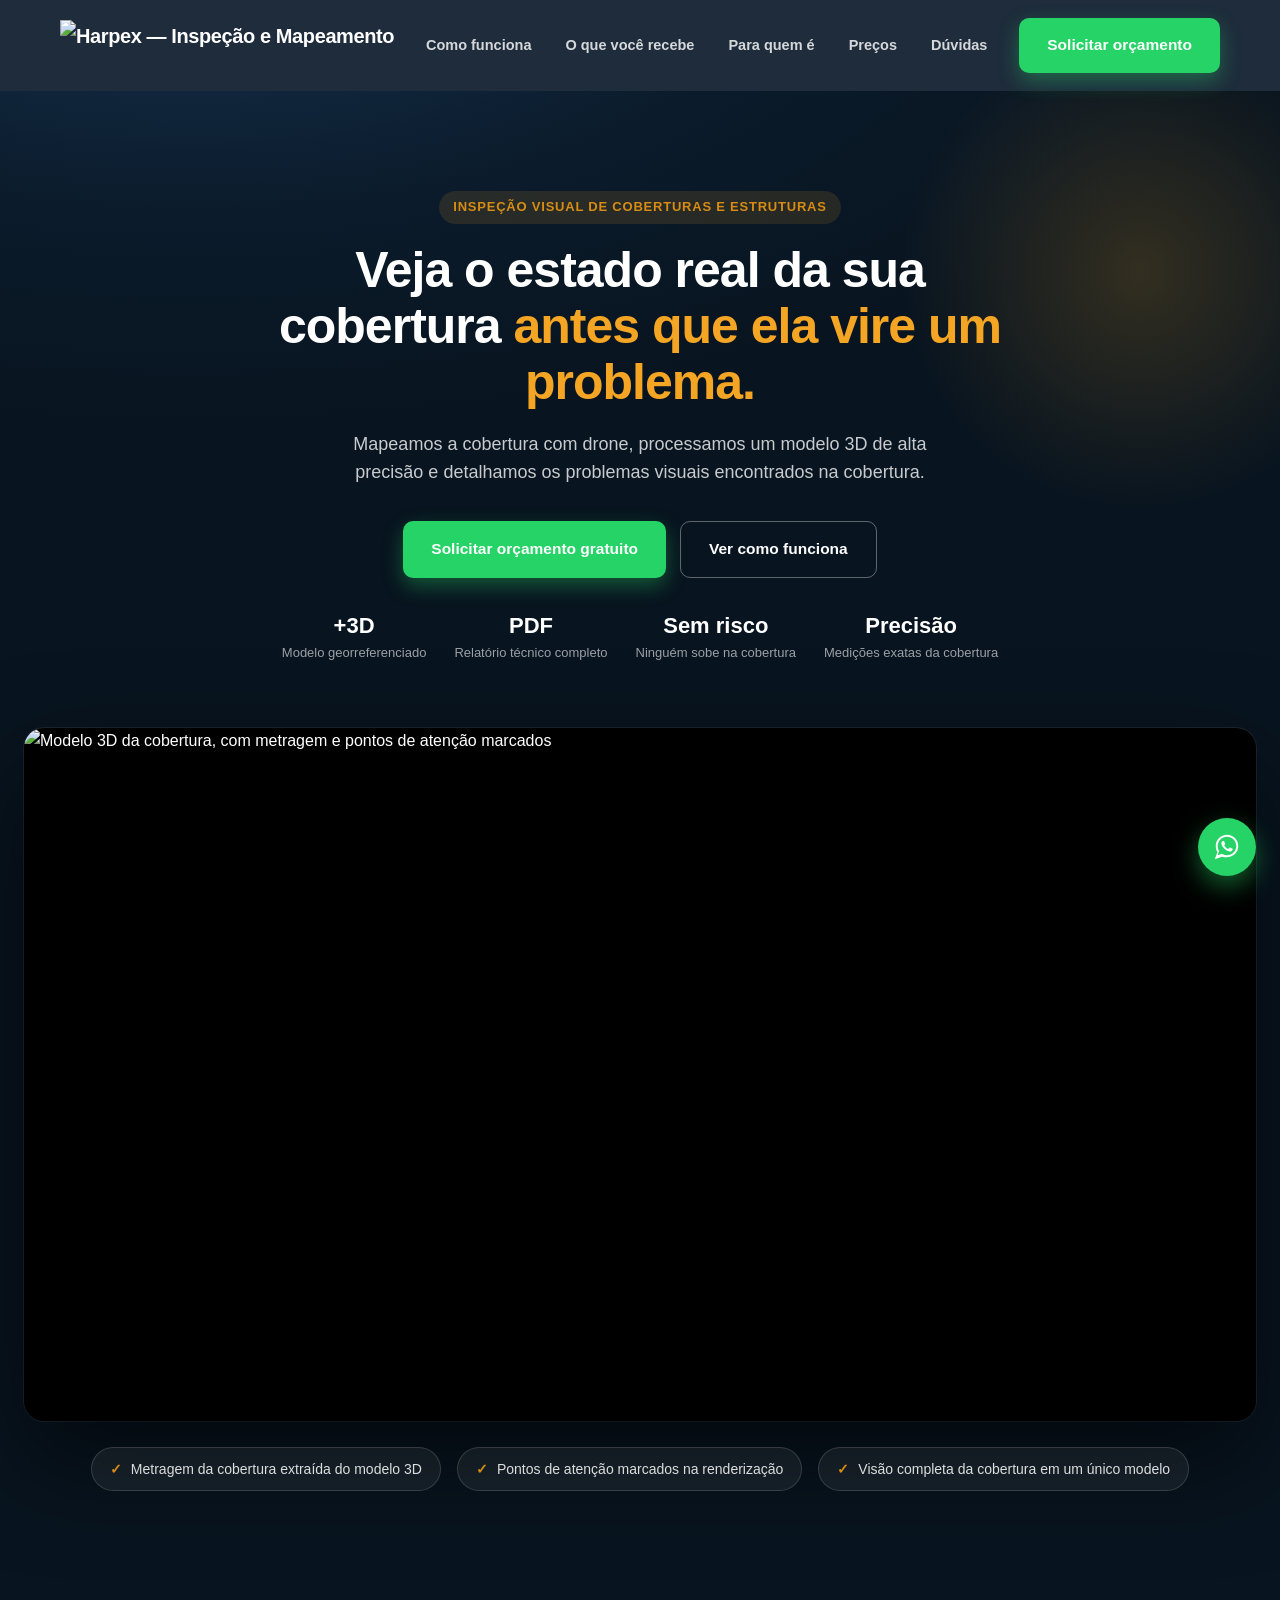
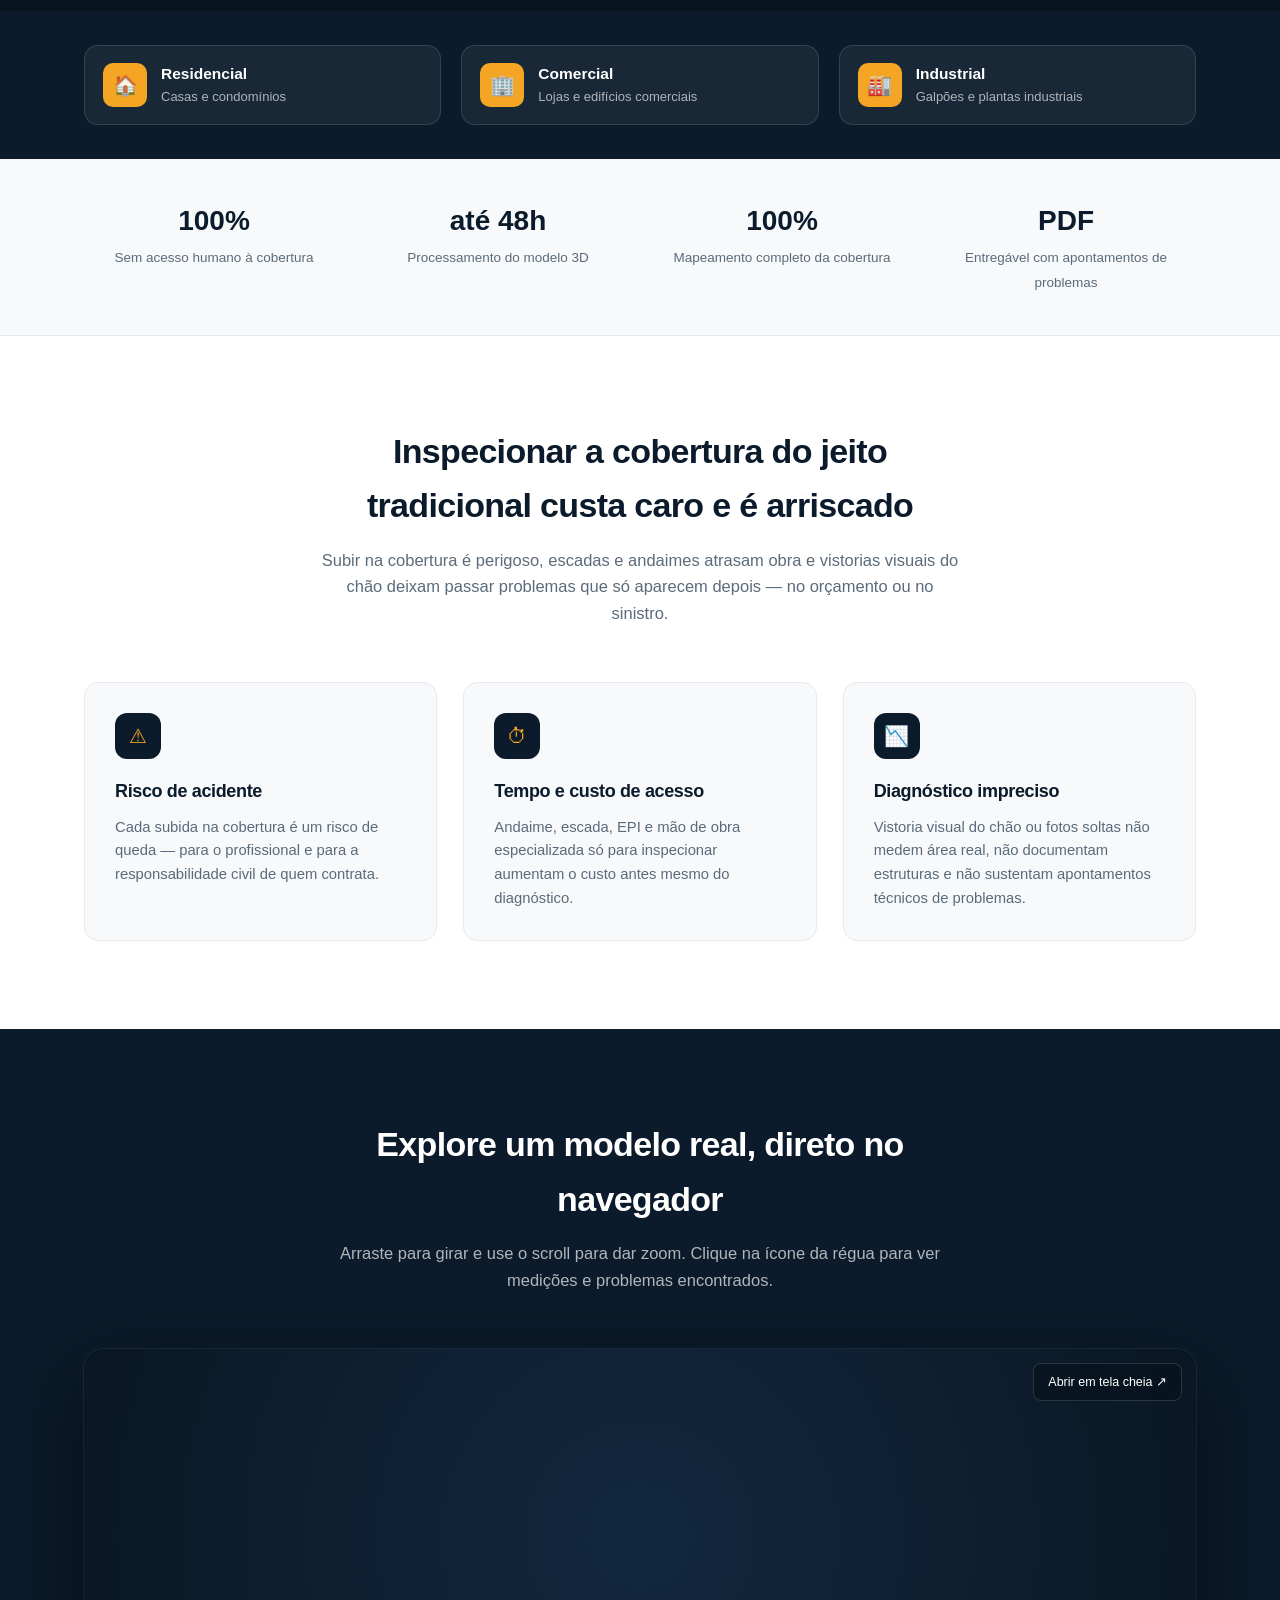
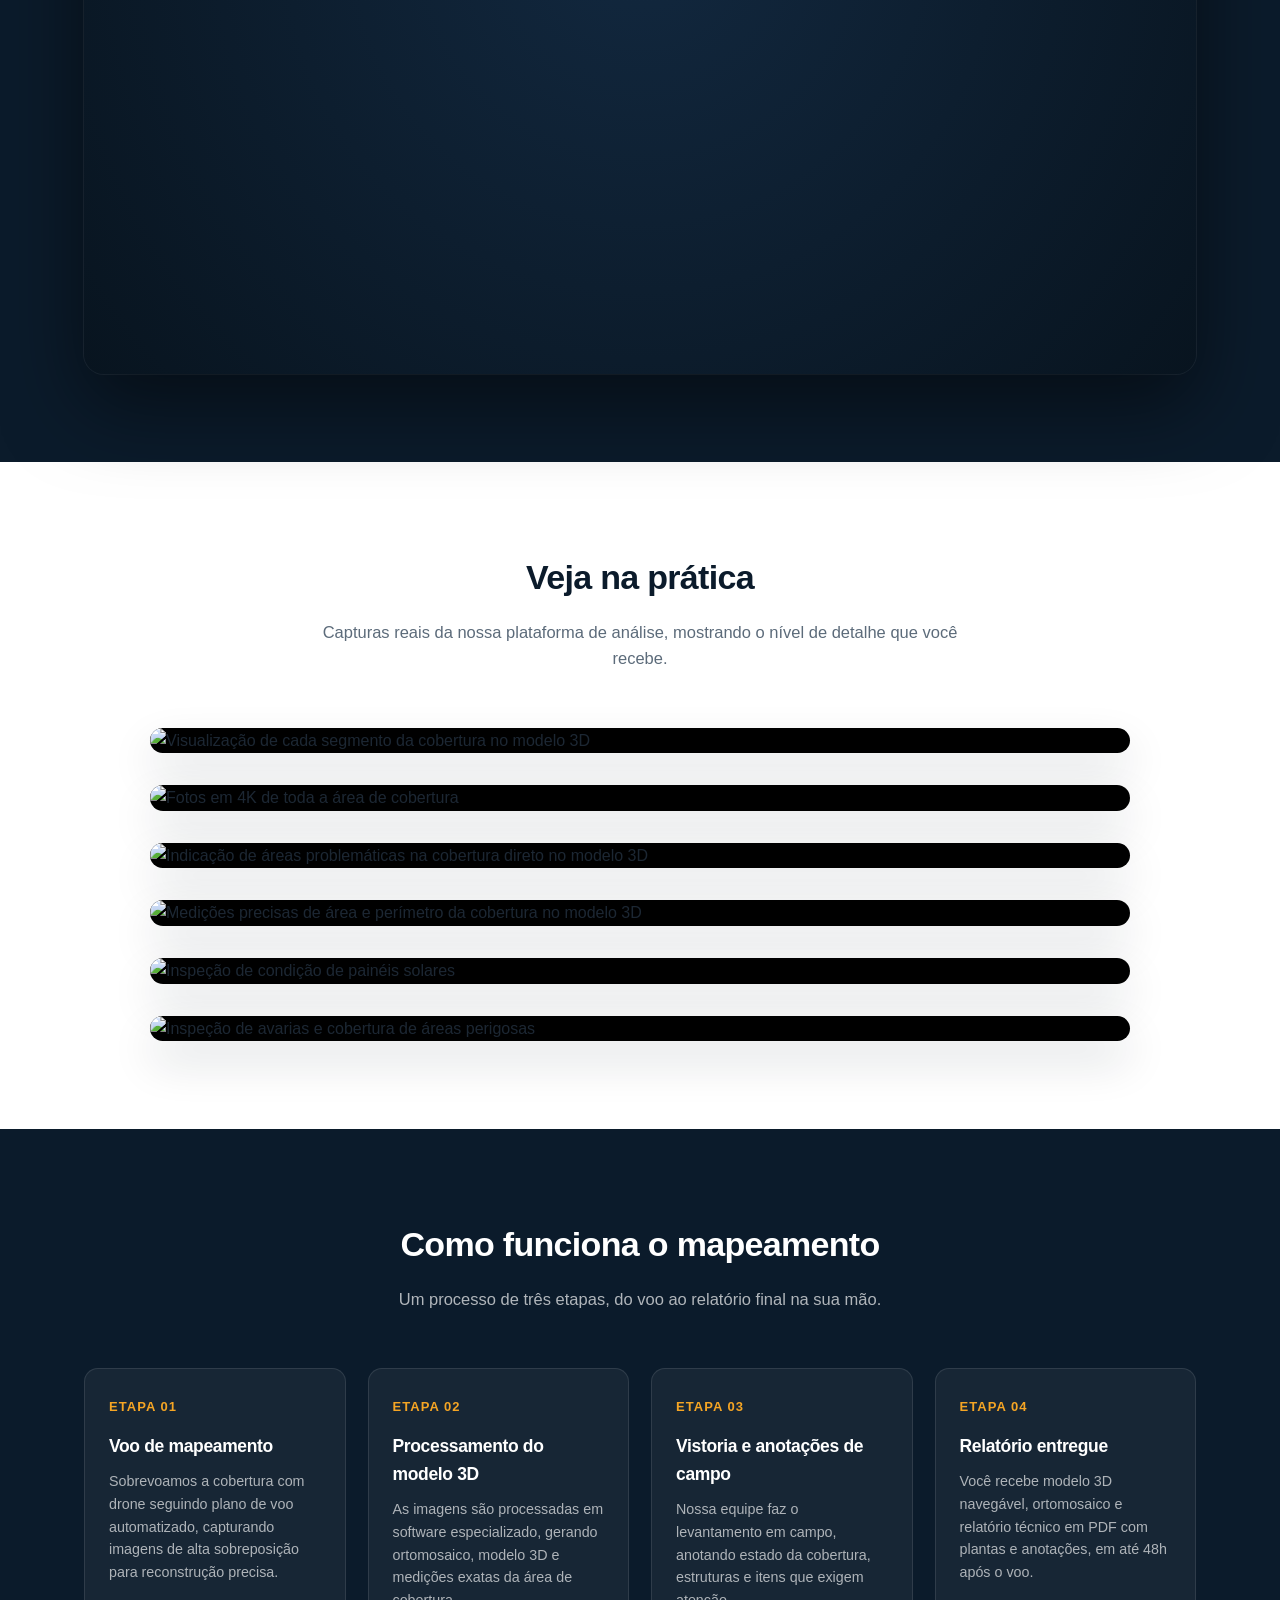
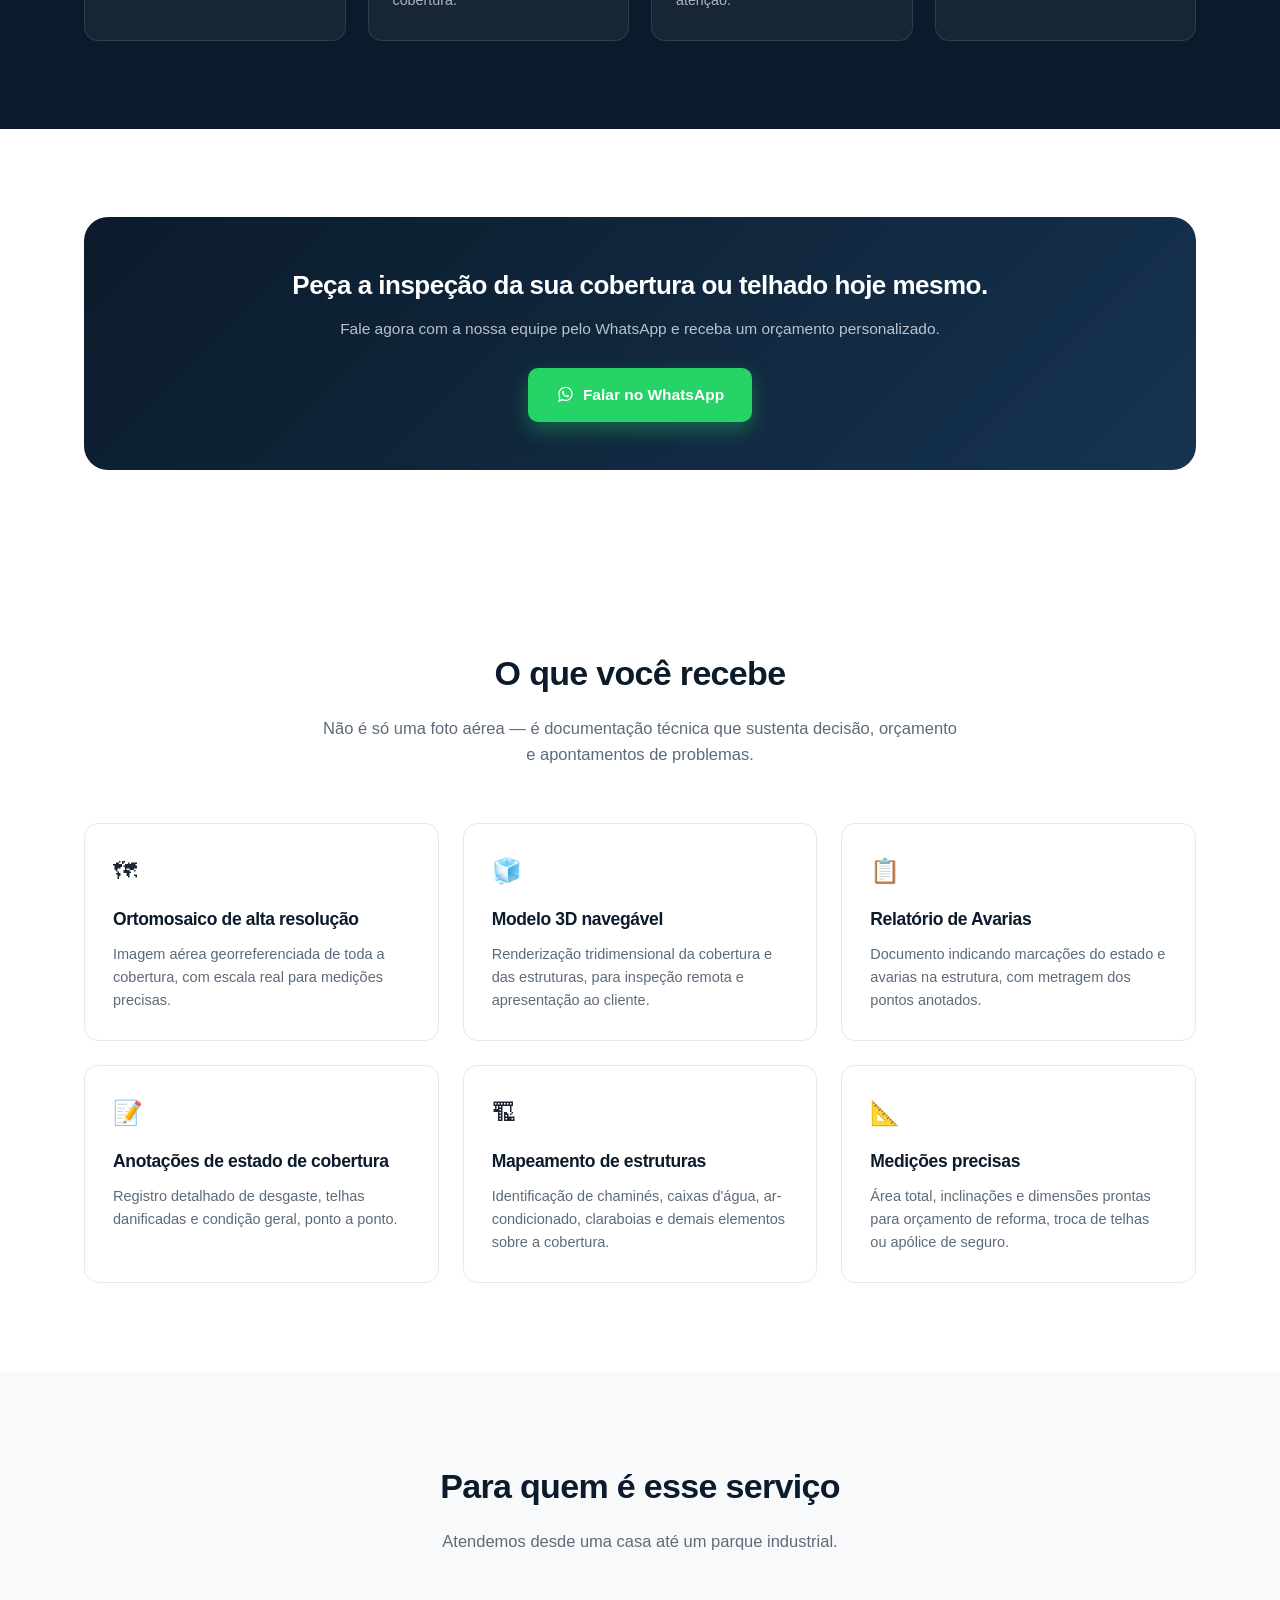
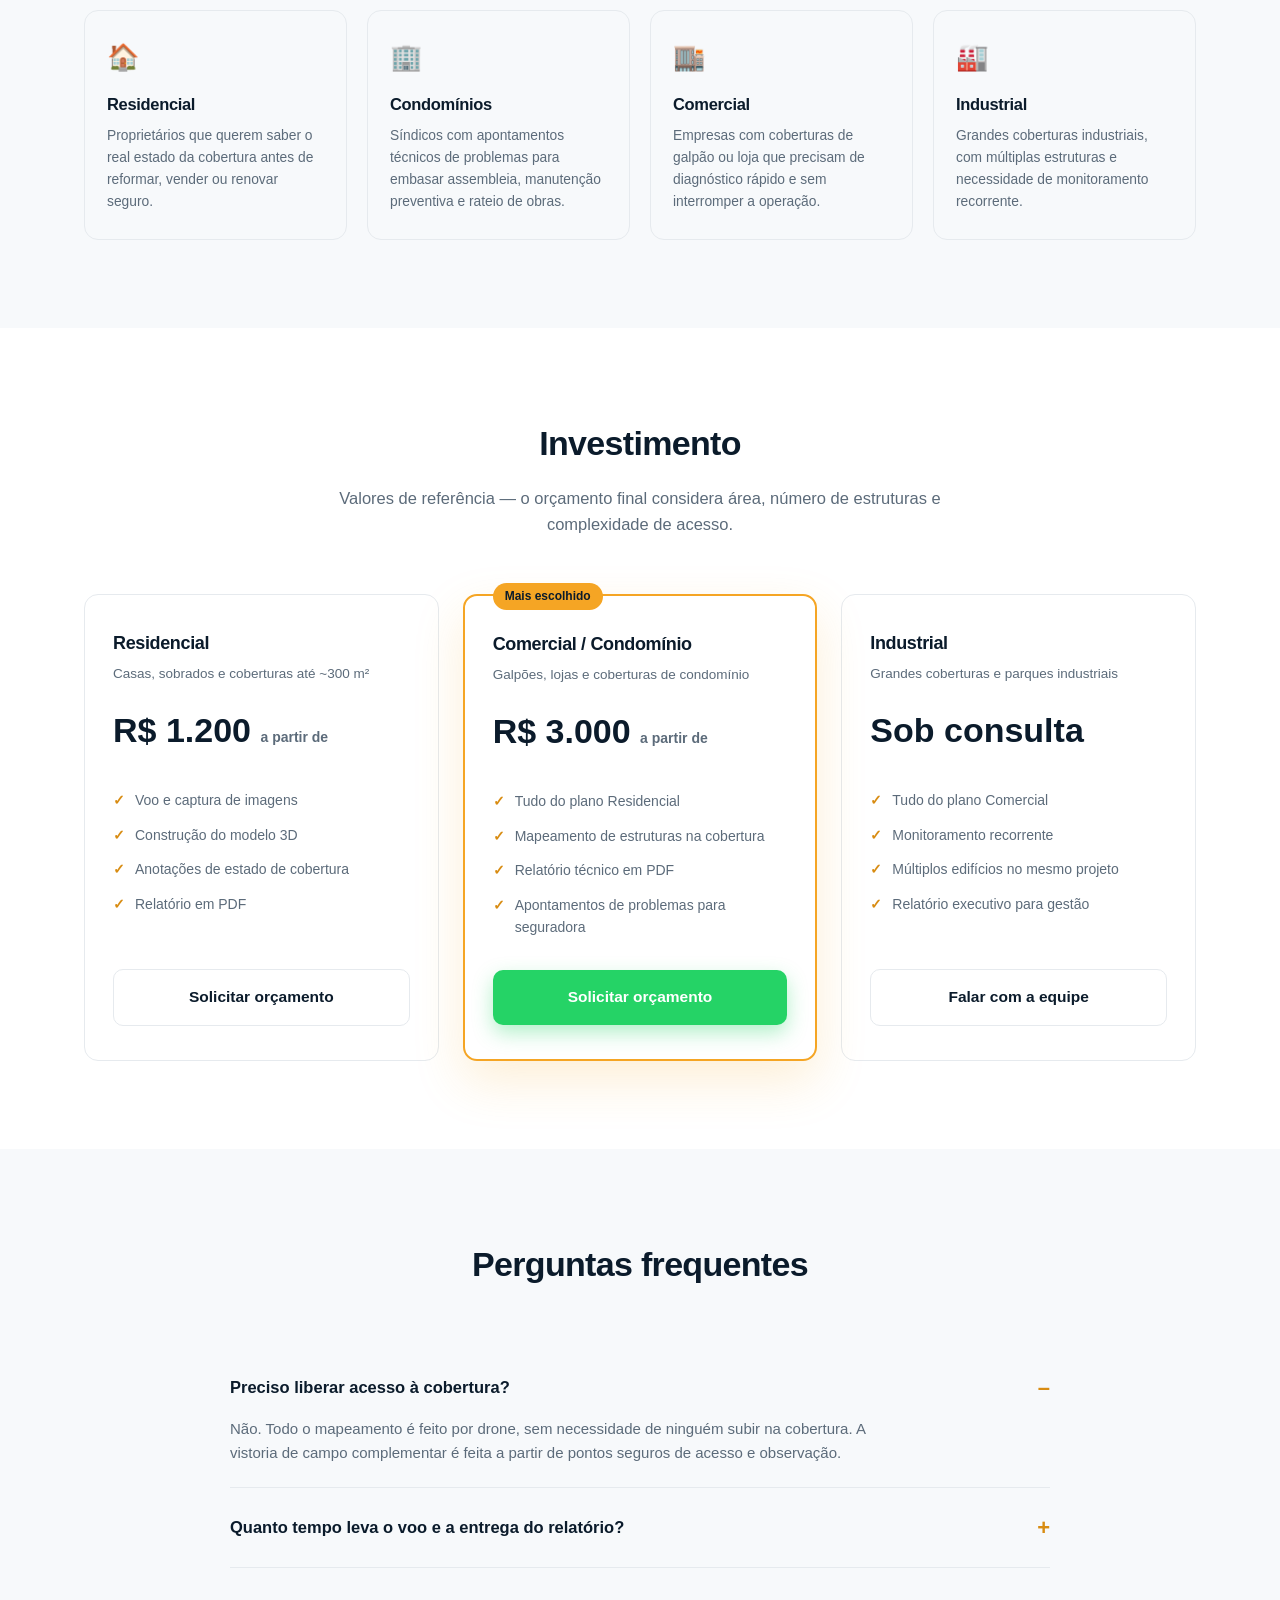
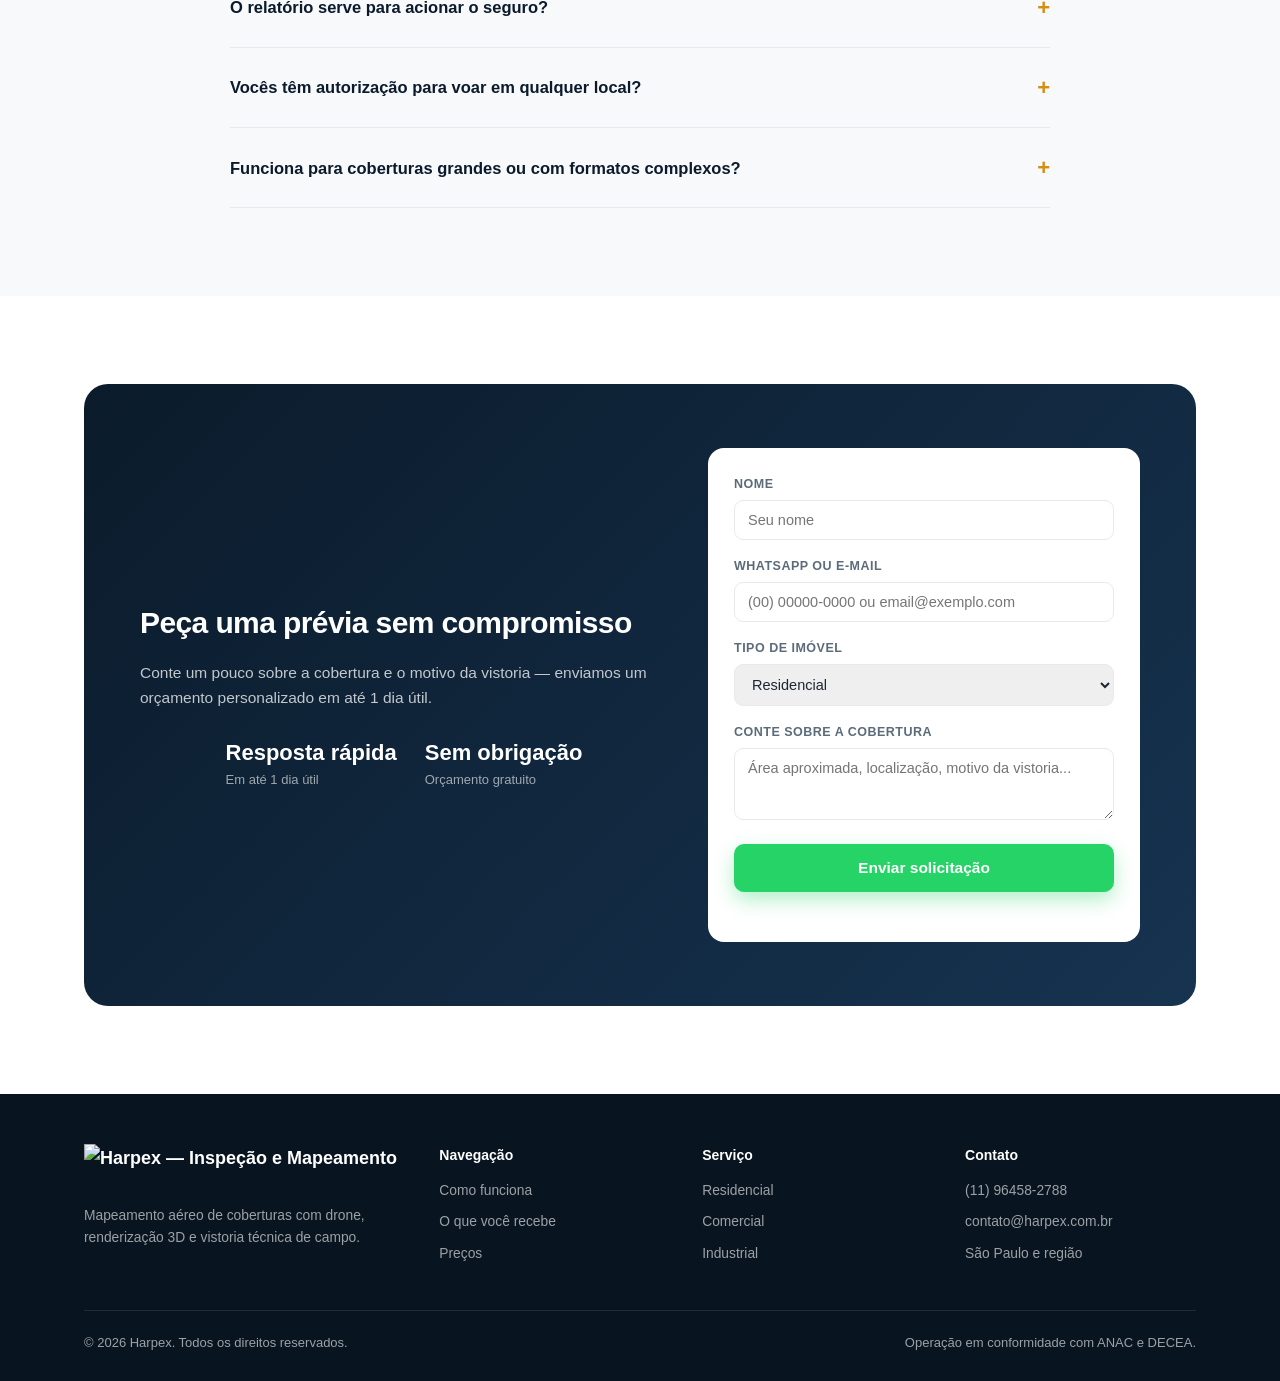
==== commit 7bc49b18: "Update index.html" ====
--- a/public/cobertura/index.html
+++ b/public/cobertura/index.html
@@ -304,7 +304,7 @@
 
 <header>
   <div class="container nav">
-    <div class="logo"><img src="harpex-logo-branca.png" alt="Harpex — Inspeção e Mapeamento"></div>
+    <div class="logo"><img src="/cobertura/harpex-logo-branca.png" alt="Harpex — Inspeção e Mapeamento"></div>
     <nav class="nav-links">
       <a href="#como-funciona">Como funciona</a>
       <a href="#entregaveis">O que você recebe</a>
@@ -338,7 +338,7 @@
   </div>
   <div class="container-wide hero-visual-wrap">
     <div class="roof-visual">
-      <img src="harpex-hero-roof-v2.png" alt="Modelo 3D da cobertura, com metragem e pontos de atenção marcados">
+      <img src="/cobertura/harpex-hero-roof-v2.png" alt="Modelo 3D da cobertura, com metragem e pontos de atenção marcados">
     </div>
     <div class="hero-caption-row">
       <div class="cap"><span class="check">✓</span> Metragem da cobertura extraída do modelo 3D</div>
@@ -421,22 +421,22 @@
     </div>
     <div class="showcase-grid">
       <div class="showcase-card">
-        <img src="harpex-showcase-1-v3.jpg" alt="Visualização de cada segmento da cobertura no modelo 3D" loading="lazy">
+        <img src="/cobertura/harpex-showcase-1-v3.jpg" alt="Visualização de cada segmento da cobertura no modelo 3D" loading="lazy">
       </div>
       <div class="showcase-card">
-        <img src="harpex-showcase-2-v3.jpg" alt="Fotos em 4K de toda a área de cobertura" loading="lazy">
+        <img src="/cobertura/harpex-showcase-2-v3.jpg" alt="Fotos em 4K de toda a área de cobertura" loading="lazy">
       </div>
       <div class="showcase-card">
-        <img src="harpex-showcase-3-v3.jpg" alt="Indicação de áreas problemáticas na cobertura direto no modelo 3D" loading="lazy">
+        <img src="/cobertura/harpex-showcase-3-v3.jpg" alt="Indicação de áreas problemáticas na cobertura direto no modelo 3D" loading="lazy">
       </div>
       <div class="showcase-card">
-        <img src="harpex-showcase-4.jpg" alt="Medições precisas de área e perímetro da cobertura no modelo 3D" loading="lazy">
+        <img src="/cobertura/harpex-showcase-4.jpg" alt="Medições precisas de área e perímetro da cobertura no modelo 3D" loading="lazy">
       </div>
       <div class="showcase-card">
-        <img src="harpex-showcase-5.jpg" alt="Inspeção de condição de painéis solares" loading="lazy">
+        <img src="/cobertura/harpex-showcase-5.jpg" alt="Inspeção de condição de painéis solares" loading="lazy">
       </div>
       <div class="showcase-card">
-        <img src="harpex-showcase-6.jpg" alt="Inspeção de avarias e cobertura de áreas perigosas" loading="lazy">
+        <img src="/cobertura/harpex-showcase-6.jpg" alt="Inspeção de avarias e cobertura de áreas perigosas" loading="lazy">
       </div>
     </div>
   </div>
@@ -678,7 +678,7 @@
   <div class="container">
     <div class="footer-grid">
       <div>
-        <div class="footer-logo"><img src="harpex-logo-branca.png" alt="Harpex — Inspeção e Mapeamento"></div>
+        <div class="footer-logo"><img src="/cobertura/harpex-logo-branca.png" alt="Harpex — Inspeção e Mapeamento"></div>
         <p style="font-size:13.8px; max-width:320px;">Mapeamento aéreo de coberturas com drone, renderização 3D e vistoria técnica de campo.</p>
       </div>
       <div>
